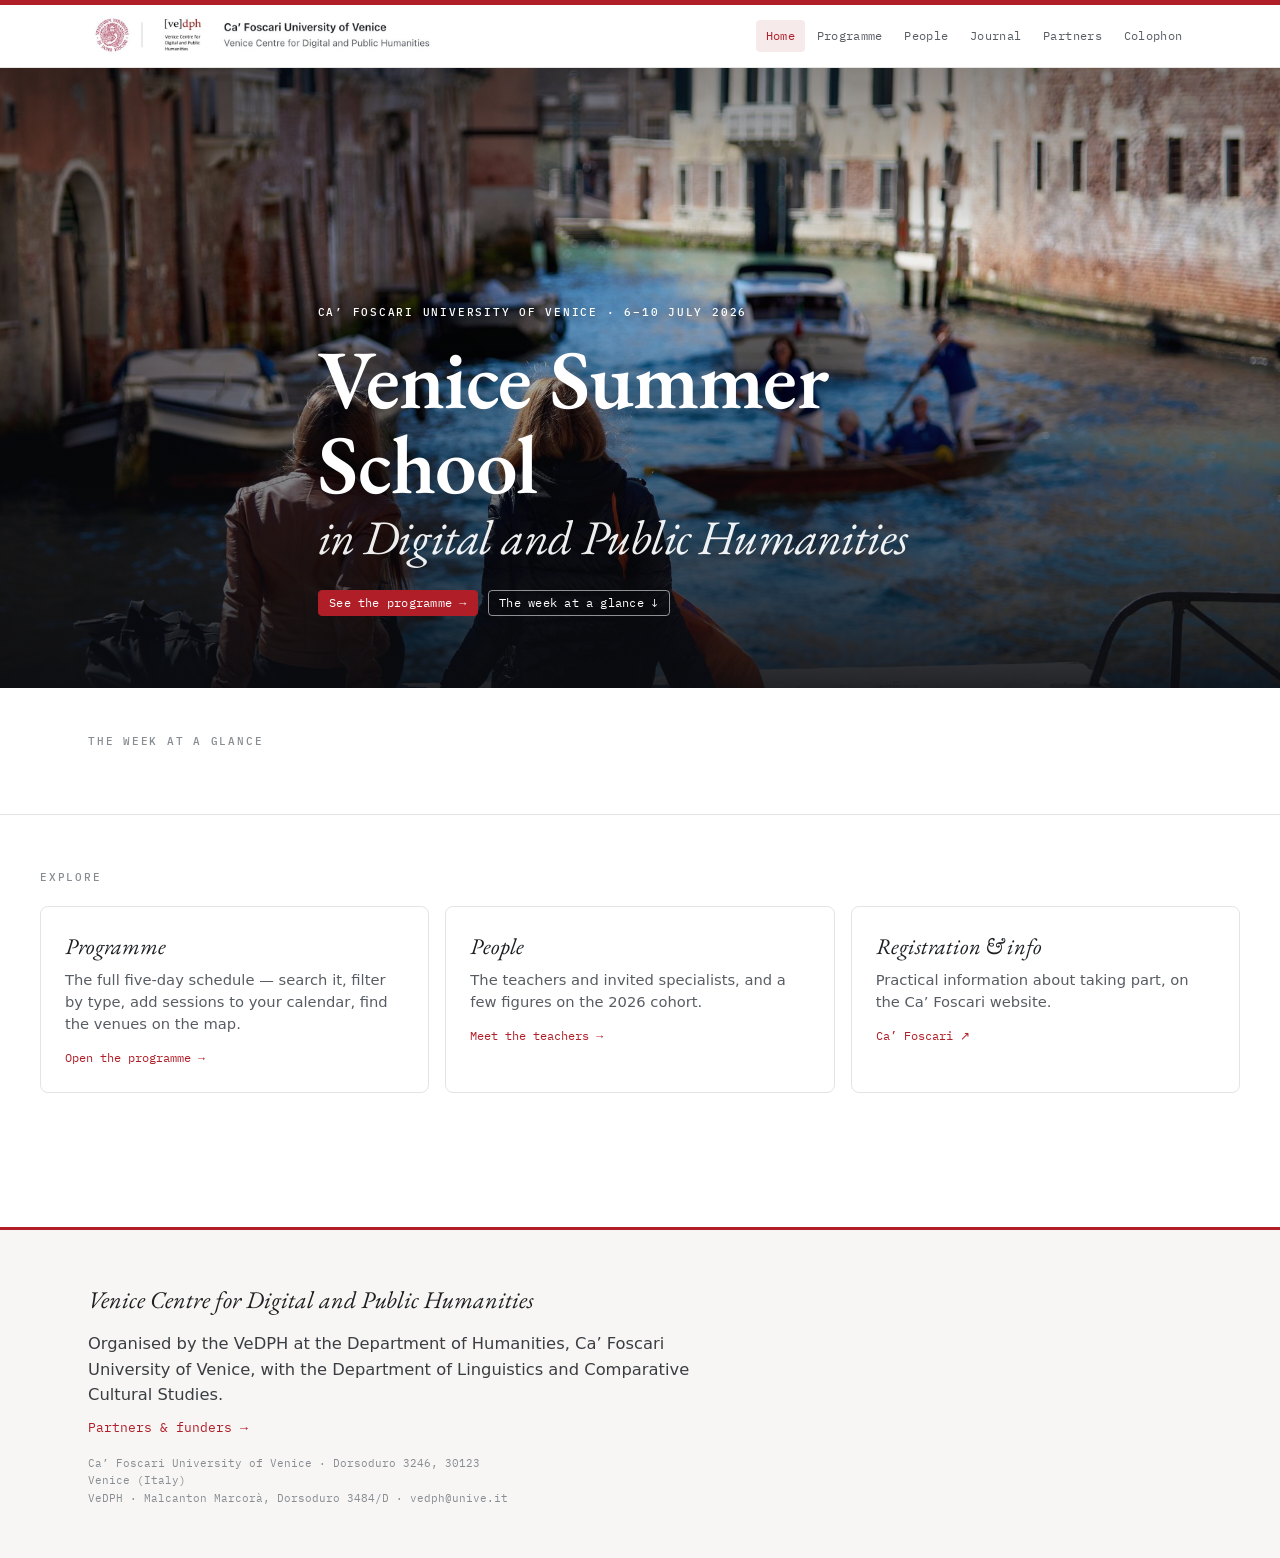
==== index.html @ 65c5ea28 "v.1" ====
<!doctype html>
<html lang="en">
<head>
<meta charset="utf-8">
<meta name="viewport" content="width=device-width, initial-scale=1">
<title>Venice Summer School in Digital and Public Humanities · 6–10 July 2026</title>
<meta name="description" content="Advanced training in the theories, technologies and methods of the digital and public humanities, on the heritage of Venice. Ca' Foscari University of Venice, 6–10 July 2026.">
<meta name="theme-color" content="#b01e28">
<meta name="color-scheme" content="light">
<meta property="og:type" content="website">
<meta property="og:title" content="Venice Summer School in Digital and Public Humanities">
<meta property="og:description" content="Advanced training in digital and public humanities, on the cultural heritage of Venice. 6–10 July 2026, Ca' Foscari.">
<meta property="og:url" content="https://vedph.github.io/vessdph2026/">
<meta property="og:image" content="https://vedph.github.io/vessdph2026/assets/cover.jpg">
<meta property="og:locale" content="en">
<meta name="twitter:card" content="summary_large_image">
<link rel="manifest" href="manifest.webmanifest">
<link rel="icon" href="icons/icon-192.png" sizes="192x192">
<link rel="apple-touch-icon" href="icons/icon-192.png">
<link rel="preload" as="image" href="assets/cover.jpg">
<link rel="preload" as="font" type="font/woff2" href="assets/fonts/eb-garamond-latin-600-normal.woff2" crossorigin>
<link rel="stylesheet" href="assets/style.css">
</head>
<body>
<a class="skip" href="#main">Skip to content</a>
<div class="topbar"></div>
<header class="sitehead"><div class="wrap">
  <a class="brandlock" href="index.html"><img src="assets/logos/site-lockup.png" alt="Ca' Foscari University of Venice — Venice Centre for Digital and Public Humanities"></a>
  <nav class="sitenav" aria-label="Site">
    <a class="on" aria-current="page" href="index.html">Home</a>
    <a href="programme.html">Programme</a>
    <a href="people.html">People</a>
    <a href="journal.html">Journal</a>
    <a href="partners.html">Partners</a>
    <a href="colophon.html">Colophon</a>
  </nav>
</div></header>

<!-- ============================ COVER ============================ -->
<section class="cover">
  <img class="cover-img" src="assets/cover.jpg" alt="Two people sitting on a wall by a Venetian canal, watching boats pass on the water">
  <div class="cover-scrim"></div>
  <div class="cover-inner wrap">
    <p class="cover-kick kicker">Ca’ Foscari University of Venice · 6–10 July 2026</p>
    <h1 class="cover-title">Venice Summer School<em>in Digital and Public Humanities</em></h1>
    <div class="cover-cta">
      <a class="btn solid" href="programme.html">See the programme →</a>
      <a class="btn ghost-light" href="#wheel-section">The week at a glance ↓</a>
    </div>
  </div>
</section>

<main id="main">

  <!-- ============================ AT A GLANCE (wheel) ============================ -->
  <section class="wheel-sec" id="wheel-section">
    <div class="wrap">
      <p class="area kicker">The week at a glance</p>
      <div class="wheel-wrap">
        <div id="wheel"></div>
        <div id="wheel-panel" class="wheel-panel" aria-live="polite"></div>
      </div>
    </div>
  </section>

  <!-- ============================ NAVIGATE ============================ -->
  <section class="navcards wrap">
    <p class="kicker">Explore</p>
    <div class="navcards-grid">
      <a class="navcard" href="programme.html">
        <h3>Programme</h3>
        <p>The full five-day schedule — search it, filter by type, add sessions to your calendar, find the venues on the map.</p>
        <span class="go">Open the programme →</span>
      </a>
      <a class="navcard" href="people.html">
        <h3>People</h3>
        <p>The teachers and invited specialists, and a few figures on the 2026 cohort.</p>
        <span class="go">Meet the teachers →</span>
      </a>
      <a class="navcard" href="https://www.unive.it/data/33113/2/113737" target="_blank" rel="noopener">
        <h3>Registration &amp; info</h3>
        <p>Practical information about taking part, on the Ca’ Foscari website.</p>
        <span class="go">Ca’ Foscari ↗</span>
      </a>
    </div>
  </section>

</main>

<footer class="foot">
  <div class="wrap">
    <h3>Venice Centre for Digital and Public Humanities</h3>
    <p>Organised by the VeDPH at the Department of Humanities, Ca’ Foscari University of Venice,
       with the Department of Linguistics and Comparative Cultural Studies.</p>
    <p class="foot-link"><a href="partners.html">Partners &amp; funders →</a></p>
    <p class="addr">Ca’ Foscari University of Venice · Dorsoduro 3246, 30123 Venice (Italy)<br>
      VeDPH · Malcanton Marcorà, Dorsoduro 3484/D · vedph@unive.it</p>
  </div>
</footer>

<script src="data/program.js"></script>
<script src="assets/app.js"></script>
<script>
  if ('serviceWorker' in navigator &&
      (location.protocol === 'https:' || location.hostname === 'localhost' || location.hostname === '127.0.0.1')) {
    window.addEventListener('load', function () { navigator.serviceWorker.register('sw.js').catch(function(){}); });
  }
</script>
</body>
</html>
---- assets/style.css ----
/* =============================================================================
   Venice Summer School 2026 — stylesheet  (Ca' Foscari institutional look)
   White ground, Ca' Foscari red, logo top-left. Display serif (EB Garamond,
   the Edizioni Ca' Foscari / Venetian humanist register) + a clean sans for UI
   + a markup monospace for data. The programme keeps an edition-like apparatus.
   ========================================================================== */

/* ---- Fonts (self-hosted, OFL; no external requests) --------------------- */
@font-face{font-family:"EB Garamond";src:url("fonts/eb-garamond-latin-400-normal.woff2") format("woff2");font-weight:400;font-style:normal;font-display:swap}
@font-face{font-family:"EB Garamond";src:url("fonts/eb-garamond-latin-400-italic.woff2") format("woff2");font-weight:400;font-style:italic;font-display:swap}
@font-face{font-family:"EB Garamond";src:url("fonts/eb-garamond-latin-600-normal.woff2") format("woff2");font-weight:600;font-style:normal;font-display:swap}
@font-face{font-family:"EB Garamond";src:url("fonts/eb-garamond-latin-600-italic.woff2") format("woff2");font-weight:600;font-style:italic;font-display:swap}
@font-face{font-family:"Plex Mono";src:url("fonts/ibm-plex-mono-latin-400-normal.woff2") format("woff2");font-weight:400;font-style:normal;font-display:swap}
@font-face{font-family:"Plex Mono";src:url("fonts/ibm-plex-mono-latin-500-normal.woff2") format("woff2");font-weight:500;font-style:normal;font-display:swap}

/* ---- Tokens ------------------------------------------------------------- */
:root{
  /* Ca' Foscari red — CONFIRM exact value against the official brand manual
     (www.unive.it/logo, reserved area). This is the single place to change it. */
  --cf-red:#b01e28;
  --cf-red-deep:#8c1820;
  --cf-red-wash:#f7eaeb;

  --ink:#1d1f22;        /* primary text */
  --ink-soft:#3a3d42;
  --paper:#ffffff;
  --paper-2:#f7f6f4;    /* light sections */
  --paper-3:#efece7;    /* insets */
  --muted:#585d64;      /* secondary text */
  --muted-2:#878d93;    /* tertiary */
  --rule:#e5e4e0;       /* hairlines */
  --rule-strong:#cdccc7;

  --sans: system-ui, -apple-system, "Segoe UI", Arial, Helvetica, sans-serif;
  --serif:"EB Garamond", Georgia, "Times New Roman", serif;
  --mono:"Plex Mono", ui-monospace, "SFMono-Regular", Menlo, Consolas, monospace;

  --measure:42rem;
  --pad:clamp(1.1rem, 4vw, 3rem);
  --maxw:75rem;
}

*{box-sizing:border-box}
html{-webkit-text-size-adjust:100%;scroll-behavior:smooth}
body{
  margin:0;background:var(--paper);color:var(--ink);
  font-family:var(--sans);font-size:clamp(.98rem,.7rem + .4vw,1.06rem);
  line-height:1.55;-webkit-font-smoothing:antialiased;text-rendering:optimizeLegibility;
}
::selection{background:var(--cf-red-wash);color:var(--ink)}
a{color:var(--cf-red);text-decoration:none;text-underline-offset:.16em}
a:hover{color:var(--cf-red-deep);text-decoration:underline}
img{max-width:100%}
:focus-visible{outline:2.5px solid var(--cf-red);outline-offset:3px;border-radius:1px}

.kicker{font-family:var(--mono);font-size:.69rem;font-weight:500;
  letter-spacing:.16em;text-transform:uppercase}
.wrap{max-width:var(--maxw);margin-inline:auto;padding-left:max(var(--pad),env(safe-area-inset-left));padding-right:max(var(--pad),env(safe-area-inset-right))}

/* thin institutional accent strip */
.topbar{height:5px;background:var(--cf-red)}

/* =============================================================================
   MASTHEAD
   ========================================================================== */
.masthead{background:var(--paper);border-bottom:1px solid var(--rule)}
.masthead .wrap{padding-top:clamp(1.2rem,3vw,1.8rem);padding-bottom:clamp(1.8rem,4vw,3rem)}

.brandbar{display:flex;align-items:center;gap:1.1rem;flex-wrap:wrap;
  padding-bottom:clamp(1.6rem,4vw,2.6rem)}
.brandbar img{height:46px;width:auto;display:block}
.brandbar .vline{width:1px;height:34px;background:var(--rule-strong)}
.brandbar .who{font-family:var(--sans);line-height:1.25}
.brandbar .who b{display:block;font-weight:600;font-size:.92rem;color:var(--ink)}
.brandbar .who span{font-size:.8rem;color:var(--muted)}
.brandbar .erasmus{margin-left:auto;font-family:var(--mono);font-size:.66rem;
  letter-spacing:.04em;color:var(--muted-2);text-align:right;max-width:20rem;line-height:1.5}

.eyebrow{color:var(--muted);margin:0 0 .9rem}
.eyebrow .sig{color:var(--cf-red);font-weight:500}

h1.title{font-family:var(--serif);font-weight:600;line-height:1.04;letter-spacing:-.01em;
  margin:0;color:var(--ink);font-size:clamp(2.4rem,1rem + 6vw,5rem);max-width:16ch}
h1.title em{display:block;font-style:italic;font-weight:400;color:var(--cf-red);
  font-size:.66em;letter-spacing:0;margin-top:.1em}

.title-rule{height:3px;width:clamp(4rem,12vw,7rem);background:var(--cf-red);
  margin:1.4rem 0 1.2rem}

.standfirst{font-family:var(--serif);font-size:clamp(1.15rem,.8rem + .9vw,1.5rem);
  color:var(--ink-soft);max-width:44ch;margin:0;line-height:1.4}
.standfirst em{font-style:italic;color:var(--cf-red)}

.colophon{display:flex;flex-wrap:wrap;gap:0;margin-top:clamp(1.8rem,4vw,2.6rem);
  border-top:1px solid var(--rule)}
.colophon .fact{flex:1 1 8rem;padding:1rem 1.3rem 0 0;border-right:1px solid var(--rule)}
.colophon .fact:last-child{border-right:0}
.colophon .fact .n{font-family:var(--serif);font-size:2rem;line-height:1;display:block;color:var(--cf-red)}
.colophon .fact .l{font-family:var(--mono);font-size:.64rem;letter-spacing:.1em;
  text-transform:uppercase;color:var(--muted);display:block;margin-top:.45rem}

/* =============================================================================
   TOOLBAR
   ========================================================================== */
.toolbar{position:sticky;top:0;z-index:40;background:rgba(255,255,255,.96);
  backdrop-filter:saturate(120%) blur(6px);border-bottom:1px solid var(--rule);
  box-shadow:0 8px 20px -22px rgba(29,31,34,.6)}
.toolbar .wrap{display:flex;flex-wrap:wrap;align-items:center;gap:.5rem 1.2rem;
  padding-top:.5rem;padding-bottom:.5rem}

.daynav{display:flex;gap:.15rem;flex-wrap:wrap;margin-right:auto}
.daynav a{font-family:var(--mono);font-size:.73rem;letter-spacing:.03em;color:var(--muted);
  padding:.42rem .6rem;border-radius:4px;position:relative;display:inline-flex;gap:.4rem;
  align-items:baseline;line-height:1}
.daynav a .dnum{color:var(--muted-2)}
.daynav a:hover{color:var(--ink);background:var(--paper-2);text-decoration:none}
.daynav a.active{color:var(--ink)}
.daynav a.active::after{content:"";position:absolute;left:.6rem;right:.6rem;bottom:-.52rem;
  height:2px;background:var(--cf-red)}

.controls{display:flex;align-items:center;gap:.4rem;flex-wrap:wrap}
.search{position:relative;display:flex;align-items:center}
.search input{font-family:var(--mono);font-size:.75rem;color:var(--ink);background:var(--paper-2);
  border:1px solid var(--rule-strong);border-radius:4px;padding:.36rem .6rem .36rem 1.7rem;
  width:11rem;max-width:42vw}
.search input::placeholder{color:var(--muted-2)}
.search .mag{position:absolute;left:.55rem;color:var(--muted-2);font-size:.8rem;pointer-events:none}
.search input:focus{outline:none;border-color:var(--cf-red);background:#fff}

.btn{font-family:var(--mono);font-size:.73rem;letter-spacing:.02em;cursor:pointer;
  background:var(--paper-2);border:1px solid var(--rule-strong);color:var(--ink);
  padding:.4rem .66rem;border-radius:4px;display:inline-flex;align-items:center;gap:.4rem;
  line-height:1;transition:background .12s,border-color .12s,color .12s}
.btn:hover{border-color:var(--cf-red);color:var(--cf-red);text-decoration:none}
.btn.solid{background:var(--cf-red);border-color:var(--cf-red);color:#fff}
.btn.solid:hover{background:var(--cf-red-deep);border-color:var(--cf-red-deep);color:#fff}
.btn.ghost{background:transparent}

.nowpill{font-family:var(--mono);font-size:.71rem;letter-spacing:.02em;display:inline-flex;
  align-items:center;gap:.4rem;color:var(--cf-red);border:1px solid var(--cf-red);
  background:var(--cf-red-wash);border-radius:999px;padding:.34rem .7rem;cursor:pointer}
.nowpill .mano{font-size:.9rem;line-height:1}
.nowpill.before{color:var(--cf-red)}
.nowpill.after{color:var(--muted);border-color:var(--rule-strong);background:var(--paper-2);cursor:default}

.chips{display:flex;gap:.3rem;flex-wrap:wrap;width:100%;padding-top:.5rem;margin-top:.45rem;
  border-top:1px dashed var(--rule)}
.chips-label{color:var(--muted-2);margin-right:.3rem;align-self:center}
.chip{font-family:var(--mono);font-size:.69rem;letter-spacing:.03em;cursor:pointer;
  border:1px solid var(--rule-strong);background:transparent;color:var(--muted);
  padding:.28rem .55rem;border-radius:999px;display:inline-flex;gap:.4rem;align-items:center}
.chip:hover{color:var(--ink);border-color:var(--muted-2)}
.chip[aria-pressed="true"]{color:#fff;border-color:var(--cf-red);background:var(--cf-red)}
.chip .s{font-weight:500;color:var(--cf-red)}
.chip[aria-pressed="true"] .s{color:#fff}

/* =============================================================================
   LEDE
   ========================================================================== */
.lede{padding:clamp(2.2rem,5vw,3.4rem) 0 .5rem}
.lede .meta{font-family:var(--mono);font-size:.73rem;letter-spacing:.03em;color:var(--muted);
  margin-bottom:1.3rem;display:flex;flex-wrap:wrap;gap:.4rem 1rem}
.lede .meta b{color:var(--cf-red);font-weight:500}
.lede p.intro-p{font-family:var(--serif);max-width:var(--measure);font-size:1.3rem;
  line-height:1.5;color:var(--ink-soft);margin:.2rem 0}
.lede p.intro-p em{font-style:italic;color:var(--cf-red)}
.lede .follow{display:flex;flex-wrap:wrap;gap:.45rem;align-items:center;margin-top:1.7rem;
  padding-top:1.3rem;border-top:1px solid var(--rule)}
.lede .follow .kicker{color:var(--muted-2);width:100%;margin-bottom:.2rem}
@media(min-width:600px){.lede .follow .kicker{width:auto;margin:0 .4rem 0 0}}

/* =============================================================================
   PROGRAMME
   ========================================================================== */
.day{padding-top:clamp(2rem,4vw,3.2rem);scroll-margin-top:5.5rem}
.day-head{border-top:2px solid var(--ink);padding-top:1rem;margin-bottom:1.5rem}
.day-head .row{display:flex;flex-wrap:wrap;align-items:baseline;gap:.4rem 1rem;justify-content:space-between}
.day-head .area{color:var(--muted);margin:0}
.day-head .when{font-family:var(--mono);font-size:.71rem;letter-spacing:.05em;color:var(--cf-red);text-transform:uppercase}
.day-head h2{font-family:var(--serif);font-weight:400;font-style:italic;
  font-size:clamp(1.7rem,1rem + 2.2vw,2.6rem);line-height:1.08;margin:.5rem 0 0;
  max-width:26ch;letter-spacing:-.005em;color:var(--ink)}
.day-head .intro{max-width:var(--measure);color:var(--muted);margin:1rem 0 0;font-size:1rem;line-height:1.55}

.lemma{display:grid;grid-template-columns:5.4rem minmax(0,1fr);column-gap:1.3rem;
  padding:1.1rem .8rem;margin-inline:-.8rem;border-top:1px solid var(--rule);position:relative}
.lemma.hidden{display:none}
.lemma.is-now{background:linear-gradient(90deg,var(--cf-red-wash),transparent 55%);
  box-shadow:inset 3px 0 0 var(--cf-red)}

.rail{text-align:right;position:relative}
.rail .sig{font-family:var(--mono);font-size:1rem;font-weight:500;color:var(--muted-2);line-height:1;display:block}
.rail .sig.key{color:var(--cf-red)}
.rail .time{font-family:var(--mono);font-size:.73rem;color:var(--muted);display:block;margin-top:.4rem}
.rail .time .to{color:var(--muted-2)}
.rail .mano{position:absolute;left:-1.4rem;top:-.05rem;color:var(--cf-red);font-size:1.05rem;
  line-height:1;animation:point 1.6s ease-in-out infinite}
@keyframes point{0%,100%{transform:translateX(0)}50%{transform:translateX(-3px)}}

.body .ttl{font-family:var(--sans);font-size:1.12rem;font-weight:600;line-height:1.28;margin:.05rem 0 0;color:var(--ink)}
.lemma.is-key .body .ttl{color:var(--cf-red-deep)}
.body .note{font-family:var(--serif);font-style:italic;color:var(--muted);font-size:1rem;margin:.35rem 0 0;max-width:50ch}

.app{margin-top:.55rem;display:flex;flex-direction:column;gap:.35rem}
.auth{font-family:var(--sans);font-size:.98rem;line-height:1.35}
.auth .nm{color:var(--ink);font-weight:500}
.auth .af{color:var(--muted);font-size:.9em}
.auth .sep{color:var(--rule-strong);margin:0 .15rem}
.where{font-family:var(--mono);font-size:.72rem;color:var(--muted);display:inline-flex;flex-wrap:wrap;gap:.35rem;align-items:baseline}
.where a{color:var(--muted);border-bottom:1px dotted var(--muted-2)}
.where a:hover{color:var(--cf-red);border-color:var(--cf-red);text-decoration:none}
.where .pin{color:var(--cf-red)}

/* card action row: calendar · materials · resources */
.fi{width:1.05em;height:1.05em;flex:none;vertical-align:-.18em}
.card-foot{margin-top:.8rem;padding-top:.75rem;border-top:1px dashed var(--rule);
  display:flex;flex-wrap:wrap;gap:.55rem 1.6rem;align-items:flex-start}
.act{font-family:var(--mono);font-size:.71rem;letter-spacing:.02em;cursor:pointer;
  border:1px solid var(--rule-strong);background:var(--paper);color:var(--ink);
  padding:.34rem .6rem;border-radius:5px;display:inline-flex;gap:.42rem;align-items:center;line-height:1;
  transition:border-color .12s,color .12s,background .12s}
.act:hover{border-color:var(--cf-red);color:var(--cf-red);background:var(--cf-red-wash)}

.fgroup{display:flex;flex-wrap:wrap;gap:.4rem;align-items:center}
.fg-l{font-family:var(--mono);font-size:.66rem;letter-spacing:.08em;text-transform:uppercase;
  color:var(--muted-2);display:inline-flex;gap:.35rem;align-items:center;margin-right:.1rem}
.fg-items{display:flex;flex-wrap:wrap;gap:.35rem}
.chip-link{font-family:var(--mono);font-size:.71rem;display:inline-flex;align-items:center;gap:.38rem;
  color:var(--cf-red);border:1px solid var(--rule-strong);background:var(--paper-2);border-radius:4px;padding:.26rem .5rem;line-height:1}
.chip-link:hover{border-color:var(--cf-red);text-decoration:none;background:#fff}
.chip-link .k{color:var(--muted-2);font-size:.9em}
.chip-link .ext{color:var(--muted-2);font-size:.82em}

.lemma{transition:background .12s}
.lemma:hover{background:var(--paper-2)}
@media (min-width:1024px){
  .lemma{grid-template-columns:6rem minmax(0,1fr);column-gap:1.6rem}
  .body .ttl{font-size:1.18rem}
}

.noresults{font-family:var(--mono);font-size:.8rem;color:var(--muted);padding:2rem 0;text-align:center}

/* =============================================================================
   FACULTY
   ========================================================================== */
.faculty{padding-top:clamp(2.4rem,5vw,3.6rem)}
.faculty .head{border-top:2px solid var(--ink);padding-top:1rem;margin-bottom:1.3rem}
.faculty .head .area{color:var(--muted);margin:0}
.faculty h2{font-family:var(--serif);font-style:italic;font-weight:400;
  font-size:clamp(1.6rem,1rem + 2vw,2.3rem);margin:.4rem 0 0;color:var(--ink)}
.faculty-grid{display:grid;grid-template-columns:repeat(auto-fill,minmax(17rem,1fr));gap:.2rem 2rem}
.person{display:flex;gap:.85rem;align-items:flex-start;padding:.85rem 0;border-top:1px solid var(--rule)}
.person .av{flex:0 0 auto;width:2.9rem;height:2.9rem;border-radius:50%;overflow:hidden;
  display:grid;place-items:center;background:var(--paper-2);border:1px solid var(--rule)}
.person .av img{width:100%;height:100%;object-fit:cover;display:block}
.person .av-i{font-family:var(--serif);font-weight:600;font-size:1.02rem;color:var(--muted);letter-spacing:.01em}
.person .ptext{min-width:0;display:block;padding-top:.05rem}
.person .nm{font-family:var(--sans);font-weight:600;color:var(--ink);display:block;font-size:1.02rem}
a.nm:hover{color:var(--cf-red)}
.person .af{font-family:var(--mono);font-size:.71rem;color:var(--muted);display:block;margin-top:.2rem;line-height:1.4}
.person .pmeta{display:block;margin-top:.35rem}
.person .inprog{font-family:var(--mono);font-size:.68rem;letter-spacing:.02em;color:var(--cf-red);
  text-decoration:none;border-bottom:1px solid transparent}
.person .inprog:hover{border-bottom-color:var(--cf-red)}

/* =============================================================================
   COHORT
   ========================================================================== */
.cohort{padding-top:clamp(2.4rem,5vw,3.6rem)}
.cohort .head{border-top:2px solid var(--ink);padding-top:1rem;margin-bottom:1.4rem}
.cohort .head .area{color:var(--muted);margin:0}
.cohort h2{font-family:var(--serif);font-style:italic;font-weight:400;
  font-size:clamp(1.6rem,1rem + 2vw,2.3rem);margin:.4rem 0 0;color:var(--ink)}
.stat-grid{display:grid;grid-template-columns:repeat(auto-fit,minmax(8rem,1fr));
  border:1px solid var(--rule);border-radius:6px;overflow:hidden;background:var(--paper)}
.stat{padding:1.2rem 1.3rem;border-right:1px solid var(--rule);border-bottom:1px solid var(--rule)}
.stat .n{font-family:var(--serif);font-size:2.6rem;line-height:.95;color:var(--cf-red);display:block}
.stat .l{font-family:var(--mono);font-size:.66rem;letter-spacing:.09em;text-transform:uppercase;
  color:var(--muted);display:block;margin-top:.5rem}
.bars{margin-top:1.8rem;max-width:42rem}
.bars-h{color:var(--muted-2);margin:0 0 .9rem}
.bar-row{display:grid;grid-template-columns:13rem minmax(0,1fr) 2rem;align-items:center;gap:.8rem;margin:.45rem 0}
.bar-row .bl{font-family:var(--sans);font-size:.92rem;color:var(--ink)}
.bar-row .bt{height:.7rem;background:var(--paper-3);border-radius:3px;overflow:hidden}
.bar-row .bf{display:block;height:100%;background:var(--cf-red);border-radius:3px}
.bar-row .bn{font-family:var(--mono);font-size:.8rem;color:var(--muted);text-align:right}
@media(max-width:560px){.bar-row{grid-template-columns:9rem minmax(0,1fr) 1.6rem;gap:.5rem}.bar-row .bl{font-size:.82rem;overflow-wrap:anywhere}}
.cohort .cap{font-family:var(--serif);font-size:1.15rem;color:var(--ink-soft);margin-top:1.6rem;max-width:var(--measure)}
.cohort .privacy{font-family:var(--mono);font-size:.69rem;color:var(--muted-2);margin-top:.9rem;
  border-left:2px solid var(--rule-strong);padding-left:.7rem;max-width:48ch;line-height:1.5}

/* =============================================================================
   MAP
   ========================================================================== */
.mapsec{padding-top:clamp(2.4rem,5vw,3.6rem)}
.mapsec .head{border-top:2px solid var(--ink);padding-top:1rem;margin-bottom:1.1rem}
.mapsec .head .area{color:var(--muted);margin:0}
.mapsec h2{font-family:var(--serif);font-style:italic;font-weight:400;
  font-size:clamp(1.6rem,1rem + 2vw,2.3rem);margin:.4rem 0 0;color:var(--ink)}
.mapwrap{position:relative;border:1px solid var(--rule-strong);border-radius:6px;overflow:hidden;background:var(--paper-2)}
#map,#cm-map{height:clamp(320px,50vh,500px);width:100%}
.leaflet-container{background:#eef0ee !important;font-family:var(--mono) !important}
.map-legend{display:flex;flex-wrap:wrap;gap:.4rem 1.1rem;margin-top:.8rem;font-family:var(--mono);font-size:.71rem;color:var(--muted)}
.map-legend .it{display:inline-flex;gap:.45rem;align-items:center}
.map-legend .pin{width:.7rem;height:.7rem;border-radius:50%;background:var(--cf-red);display:inline-block}
.venue-list{list-style:none;margin:0 0 1.25rem;padding:0;display:grid;gap:.55rem;grid-template-columns:repeat(auto-fill,minmax(15rem,1fr))}
.venue-li{background:var(--paper-2);border:1px solid var(--rule);border-radius:6px;padding:.7rem .85rem;display:flex;flex-direction:column;gap:.12rem}
.venue-li .vn{font-weight:600}
.venue-li .vb{font-size:.85rem;color:var(--muted)}
.venue-li .va{font-size:.82rem;color:var(--muted)}
.venue-li .vs{font-family:var(--mono);font-size:.66rem;letter-spacing:.05em;text-transform:uppercase;color:var(--cf-red);margin-top:.25rem}
.map-load{display:flex;flex-wrap:wrap;align-items:center;gap:.55rem 1rem;margin:0}
.map-load .btn[disabled]{opacity:.6;cursor:default}
.map-note{font-family:var(--mono);font-size:.71rem;color:var(--muted);margin:0;flex:1 1 18rem}
.cm-note{color:var(--muted);font-size:.9rem;line-height:1.55;margin:0 0 .8rem;max-width:46rem}
.mvenue{font-family:var(--sans);font-size:.95rem;color:var(--ink);line-height:1.3}
.mvenue b{font-weight:600}
.mvenue .sub{font-family:var(--mono);font-size:.68rem;color:var(--muted);display:block;margin-top:.2rem}
.mvsess{font-family:var(--mono);font-size:.64rem;color:var(--muted);margin-top:.4rem;max-width:18rem}

/* =============================================================================
   FOOTER + LOGO STRIP
   ========================================================================== */
.foot{background:var(--paper-2);border-top:3px solid var(--cf-red);margin-top:clamp(3rem,7vw,5rem)}
.foot .wrap{padding-top:clamp(2.2rem,5vw,3.2rem);padding-bottom:clamp(2rem,4vw,2.8rem)}
.foot h3{font-family:var(--serif);font-weight:400;font-style:italic;color:var(--ink);font-size:1.5rem;margin:0 0 .8rem}
.foot p{max-width:60ch;line-height:1.55;margin:.4rem 0;color:var(--ink-soft)}
.foot .cols{display:flex;flex-wrap:wrap;gap:1.6rem 3.2rem;margin-top:1.4rem}
.foot .col .kicker{color:var(--muted-2);margin-bottom:.5rem;display:block}
.foot .col a{display:block;margin:.28rem 0;color:var(--ink-soft)}
.foot .col a:hover{color:var(--cf-red)}

.logostrip-wrap{margin-top:2rem;padding-top:1.4rem;border-top:1px solid var(--rule-strong)}
.logostrip-wrap .kicker{color:var(--muted-2);display:block;margin-bottom:1rem}
.logostrip{display:flex;flex-wrap:wrap;align-items:center;gap:1.4rem 2.2rem}
.logo-slot{display:flex;align-items:center}
.logo-slot img{height:38px;width:auto;filter:grayscale(1);opacity:.62;transition:filter .15s,opacity .15s}
.logo-slot img:hover{filter:none;opacity:1}
.logostrip.brandrow img{height:42px;filter:none;opacity:1}
.logo-text{font-family:var(--mono);font-size:.72rem;letter-spacing:.02em;color:var(--muted);
  border:1px solid var(--rule-strong);background:var(--paper);border-radius:4px;padding:.34rem .6rem;display:inline-block;line-height:1.3}

.foot .fund{font-family:var(--mono);font-size:.71rem;line-height:1.65;color:var(--muted);
  margin-top:2rem;border-top:1px solid var(--rule);padding-top:1.2rem;max-width:64ch}
.foot .addr{font-family:var(--mono);font-size:.68rem;color:var(--muted-2);margin-top:1rem;line-height:1.6}

/* toast / skip */
.toast{position:fixed;left:50%;bottom:1.4rem;transform:translateX(-50%) translateY(1rem);
  background:var(--ink);color:#fff;font-family:var(--mono);font-size:.74rem;padding:.6rem .9rem;
  border-radius:5px;box-shadow:0 8px 30px -8px rgba(0,0,0,.4);opacity:0;pointer-events:none;
  transition:opacity .2s,transform .2s;z-index:60;border-left:3px solid var(--cf-red)}
.toast.show{opacity:1;transform:translateX(-50%) translateY(0)}
.skip{position:absolute;left:-999px;top:.5rem;background:var(--cf-red);color:#fff;font-family:var(--mono);
  font-size:.74rem;padding:.5rem .8rem;border-radius:4px;z-index:80}
.skip:focus{left:.5rem}

@media (prefers-reduced-motion:reduce){
  *{animation:none !important;transition:none !important;scroll-behavior:auto !important}
}

/* =============================================================================
   COLOPHON page
   ========================================================================== */
.colo{padding:clamp(2rem,5vw,3.4rem) 0}
.colo h2{font-family:var(--serif);font-style:italic;font-weight:400;
  font-size:clamp(1.5rem,1rem + 1.8vw,2.1rem);color:var(--ink);
  margin:2.2rem 0 .6rem;border-top:1px solid var(--rule);padding-top:1.3rem}
.colo h2:first-of-type{border-top:0;padding-top:0;margin-top:0}
.colo p{max-width:44rem;line-height:1.62;margin:.6rem 0;color:var(--ink-soft)}
.colo .note{font-family:var(--mono);font-size:.74rem;color:var(--muted);background:var(--paper-2);
  border-left:2px solid var(--rule-strong);padding:.55rem .75rem;max-width:44rem;line-height:1.5}
.colo code{font-family:var(--mono);font-size:.85em;background:var(--paper-2);
  border:1px solid var(--rule);border-radius:3px;padding:.05rem .3rem}
.stack{display:grid;grid-template-columns:max-content 1fr;gap:.55rem 1.5rem;max-width:48rem;margin:1.1rem 0}
.stack dt{font-family:var(--mono);font-size:.69rem;letter-spacing:.07em;text-transform:uppercase;
  color:var(--cf-red);padding-top:.15rem}
.stack dd{margin:0;line-height:1.55;color:var(--ink-soft)}
@media(max-width:560px){.stack{grid-template-columns:1fr;gap:.1rem}.stack dt{margin-top:.9rem}}

/* =============================================================================
   WHEEL — colourful, dynamic programme overview
   ========================================================================== */
.wheel-sec{padding:clamp(1.8rem,4vw,2.8rem) 0;border-bottom:1px solid var(--rule);background:var(--paper)}
.wheel-sec .kicker{color:var(--muted-2);margin:0 0 1.2rem}
.wheel-wrap{display:grid;grid-template-columns:1fr;gap:1.8rem 2.8rem;align-items:center}
@media(min-width:760px){.wheel-wrap{grid-template-columns:minmax(240px,300px) 1fr}}
#wheel{justify-self:center}
#wheel svg{width:clamp(240px,42vw,300px);height:auto;display:block;overflow:visible}
.seg{cursor:pointer;opacity:0;animation:segIn .45s ease forwards;animation-delay:var(--d);
  transition:transform .2s cubic-bezier(.34,1.56,.64,1)}
.seg path{fill:var(--c);stroke:#fff;stroke-width:2.5;transition:stroke-width .15s}
.seg text{text-anchor:middle;pointer-events:none}
.seg .snum{font-family:var(--serif);font-size:17px;font-weight:600;fill:#fff}
.seg .stag{font-family:var(--mono);font-size:6.4px;letter-spacing:.07em;fill:rgba(255,255,255,.85)}
.seg:hover,.seg:focus-visible,.seg.active{transform:translate(var(--dx),var(--dy))}
.seg:focus{outline:none}
.seg.active path{stroke-width:4}
.seg.active{filter:drop-shadow(0 4px 9px rgba(29,31,34,.28))}
@keyframes segIn{to{opacity:1}}
.hole{fill:#fff}
.ctop{font-family:var(--serif);font-size:21px;font-weight:600;fill:var(--ink);text-anchor:middle;dominant-baseline:middle}
.cbot{font-family:var(--mono);font-size:7px;letter-spacing:.13em;fill:var(--muted);text-anchor:middle;dominant-baseline:middle}

/* dynamic panel (shows the selected day) */
.wheel-panel{min-width:0;border-left:3px solid var(--c,var(--cf-red));padding-left:1.3rem}
.wp-head .wp-day{color:var(--c,var(--cf-red));display:block;margin-bottom:.45rem}
.wp-theme{font-family:var(--serif);font-style:italic;font-weight:400;
  font-size:clamp(1.3rem,1rem + 1.4vw,1.9rem);margin:0;color:var(--ink);line-height:1.12}
.wp-area{font-family:var(--sans);font-size:.95rem;color:var(--muted);display:block;margin-top:.45rem}
.wp-list{list-style:none;margin:1.1rem 0 .8rem;padding:0}
.wp-list li{border-top:1px solid var(--rule)}
.wp-list a{display:grid;grid-template-columns:3.4rem minmax(0,1fr);gap:.7rem;padding:.5rem .2rem;
  color:var(--ink-soft);align-items:baseline}
.wp-list a:hover{color:var(--c,var(--cf-red));text-decoration:none;background:var(--paper-2)}
.wp-list .wt{font-family:var(--mono);font-size:.74rem;color:var(--muted)}
.wp-list .wq{font-family:var(--sans);font-size:.95rem;line-height:1.3}
.wp-open{font-family:var(--mono);font-size:.73rem;color:var(--c,var(--cf-red));display:inline-block;margin-top:.3rem}
@media (prefers-reduced-motion:reduce){.seg{opacity:1;animation:none}}

/* =============================================================================
   MULTI-PAGE: site header/nav, cover hero, nav cards, slim page header
   ========================================================================== */
.sitehead{background:var(--paper);border-bottom:1px solid var(--rule)}
.sitehead .wrap{display:flex;align-items:center;justify-content:space-between;gap:.6rem 1rem;
  flex-wrap:wrap;padding-top:.5rem;padding-bottom:.5rem;min-height:3.1rem}
.brandlock{display:flex;align-items:center;flex:0 1 auto;min-width:0}
.brandlock img{height:46px;width:auto;max-width:100%;display:block}
.brandlock:hover{opacity:.9}
@media (max-width:680px){ .brandlock img{height:38px} }
@media (max-width:480px){ .brandlock img{height:32px} }
.brandmark{display:flex;align-items:center;gap:.6rem;color:var(--ink)}
.brandmark img{height:30px;width:auto}
.brandmark span{font-family:var(--sans);font-weight:600;font-size:.9rem;line-height:1.1}
.brandmark em{font-style:normal;color:var(--cf-red)}
.brandmark:hover{text-decoration:none}
.sitenav{display:flex;gap:.15rem;flex-wrap:wrap}
.sitenav a{font-family:var(--mono);font-size:.74rem;letter-spacing:.03em;color:var(--muted);
  padding:.4rem .6rem;border-radius:4px}
.sitenav a:hover{color:var(--ink);background:var(--paper-2);text-decoration:none}
.sitenav a.on{color:var(--cf-red);background:var(--cf-red-wash)}

.cover{position:relative;display:flex;align-items:flex-end;min-height:clamp(360px,70vh,620px);
  overflow:hidden;background:#11151a}
.cover-img{position:absolute;inset:0;width:100%;height:100%;object-fit:cover;object-position:center 56%}
.cover-scrim{position:absolute;inset:0;background:linear-gradient(180deg,
  rgba(10,12,16,.46) 0%,rgba(10,12,16,.05) 30%,rgba(10,12,16,.55) 70%,rgba(10,12,16,.9) 100%)}
.cover-inner{position:relative;z-index:2;color:#fff;padding-top:3rem;padding-bottom:clamp(2rem,6vw,4.5rem)}
.cover-kick{color:#fff;margin:0 0 1rem;text-shadow:0 1px 12px rgba(0,0,0,.55)}
.cover-title{font-family:var(--serif);font-weight:600;line-height:1.02;letter-spacing:-.01em;margin:0;
  font-size:clamp(2.4rem,1rem + 6vw,5.2rem);color:#fff;max-width:15ch;text-shadow:0 2px 26px rgba(0,0,0,.45)}
.cover-title em{display:block;font-style:italic;font-weight:400;font-size:.58em;color:#fff;opacity:.93;margin-top:.1em}
.cover-sub{font-family:var(--serif);font-size:clamp(1.1rem,.8rem + .8vw,1.5rem);color:rgba(255,255,255,.93);
  margin:1.2rem 0 0;max-width:36ch}
.cover-cta{display:flex;flex-wrap:wrap;gap:.6rem;margin-top:1.8rem}
.btn.ghost-light{background:transparent;border-color:rgba(255,255,255,.55);color:#fff}
.btn.ghost-light:hover{background:rgba(255,255,255,.12);border-color:#fff;color:#fff}
.cover-credit{position:absolute;right:.8rem;bottom:.5rem;z-index:2;font-family:var(--mono);
  font-size:.62rem;color:rgba(255,255,255,.72);margin:0}

.navcards{padding:clamp(2.2rem,5vw,3.4rem) 0}
.navcards .kicker{color:var(--muted-2);margin:0 0 1.2rem}
.navcards-grid{display:grid;grid-template-columns:repeat(auto-fit,minmax(15rem,1fr));gap:1rem}
.navcard{display:block;border:1px solid var(--rule);border-radius:8px;padding:1.4rem 1.5rem;color:var(--ink);
  transition:border-color .14s,transform .14s,box-shadow .14s;background:var(--paper)}
.navcard:hover{border-color:var(--cf-red);text-decoration:none;transform:translateY(-2px);
  box-shadow:0 12px 32px -20px rgba(29,31,34,.55)}
.navcard h3{font-family:var(--serif);font-style:italic;font-weight:400;font-size:1.4rem;margin:0 0 .35rem;color:var(--ink)}
.navcard p{font-size:.92rem;color:var(--muted);margin:0;line-height:1.5}
.navcard .go{font-family:var(--mono);font-size:.72rem;color:var(--cf-red);display:inline-block;margin-top:.85rem}

.pagehead{background:var(--paper-2);border-bottom:1px solid var(--rule)}
.pagehead .wrap{padding-top:clamp(1.8rem,4vw,2.8rem);padding-bottom:clamp(1.8rem,4vw,2.8rem)}
.pagehead .kicker{color:var(--muted);margin:0 0 .5rem}
.pagehead h1{font-family:var(--serif);font-weight:600;font-size:clamp(2rem,1rem + 3.5vw,3.2rem);
  margin:0;color:var(--ink);line-height:1.04}
.pagehead h1 em{font-style:italic;font-weight:400;color:var(--cf-red)}
.pagehead p{max-width:46rem;color:var(--ink-soft);margin:.8rem 0 0;line-height:1.55}

.lemma{scroll-margin-top:5rem}
.faculty,.cohort,.mapsec{scroll-margin-top:5rem}

/* colophon lead credit */
.colo-lead{font-size:1.12rem;line-height:1.6;color:var(--ink);max-width:60ch;margin:.4rem 0 2.2rem}
.colo .stack dd a{color:var(--cf-red);border-bottom:1px solid transparent}
.colo .stack dd a:hover{border-bottom-color:var(--cf-red)}

/* =============================================================================
   PARTNERS PAGE — logo wall, organising lockup, funder block
   ========================================================================== */
.partners-sec{padding-block:clamp(1.8rem,4vw,2.8rem);border-bottom:1px solid var(--rule)}
.partners-sec:last-of-type{border-bottom:0}
.partners-sec .head{margin-bottom:1.1rem}
.partners-sec .head h2{font-family:var(--serif);font-weight:600;font-size:clamp(1.5rem,1rem + 1.6vw,2.1rem);
  margin:.1rem 0 0;color:var(--ink)}
.psec-lede,.partners-sec .fund-statement{max-width:62ch;color:var(--ink-soft);line-height:1.6}
.psec-lede{margin:0 0 1.4rem}

.org-lockup{display:flex;flex-wrap:wrap;align-items:center;gap:1.6rem 3rem;
  background:var(--paper);border:1px solid var(--rule);border-radius:10px;padding:1.6rem 1.8rem}
.org-lockup img{height:66px;width:auto;max-width:100%}

.logo-wall{display:grid;grid-template-columns:repeat(auto-fill,minmax(13rem,1fr));gap:1rem}
.logo-tile{background:var(--paper);border:1px solid var(--rule);border-radius:10px;
  padding:1.5rem 1.4rem;display:flex;flex-direction:column;align-items:center;justify-content:center;
  gap:1rem;text-align:center;min-height:9.5rem;transition:border-color .14s,box-shadow .14s}
.logo-tile:hover{border-color:var(--rule);box-shadow:0 10px 28px -20px rgba(29,31,34,.45)}
.logo-tile img{max-width:100%;max-height:64px;width:auto;height:auto;object-fit:contain}
.logo-tile .cap{font-family:var(--mono);font-size:.68rem;color:var(--muted);line-height:1.45}
.logo-tile--wide{grid-column:1 / -1}
.logo-tile--wide img{max-height:54px}
.logo-tile a{display:flex;align-items:center;justify-content:center;width:100%;text-decoration:none}
.logo-tile a:hover{opacity:.82;text-decoration:none}

.funder-block{display:grid;gap:1.4rem;align-items:start;background:var(--paper);
  border:1px solid var(--rule);border-radius:10px;padding:1.6rem 1.8rem}
@media(min-width:720px){.funder-block{grid-template-columns:auto 1fr;gap:2.4rem}}
.funder-block > a{align-self:center;text-decoration:none}
.funder-block > a:hover{opacity:.85;text-decoration:none}
.funder-img{max-width:100%;height:auto;max-height:84px;width:auto;align-self:center}
.fund-statement{font-size:.82rem;margin:0;color:var(--muted)}

.foot-link a{font-family:var(--mono);font-size:.82rem;color:var(--cf-red)}

/* =============================================================================
   EXPANDABLE SESSION DETAIL (accordion on each card)
   ========================================================================== */
.lemma-more{margin-top:.55rem}
.lemma-more>summary{display:inline-flex;align-items:center;gap:.35rem;cursor:pointer;list-style:none;
  font-family:var(--mono);font-size:.72rem;letter-spacing:.03em;color:var(--cf-red);
  padding:.32rem .6rem;border:1px solid var(--rule);border-radius:5px;background:var(--paper);width:max-content}
.lemma-more>summary::-webkit-details-marker{display:none}
.lemma-more>summary:hover{border-color:var(--cf-red);background:var(--cf-red-wash)}
.lemma-more .chev{transition:transform .15s ease}
.lemma-more[open] .chev{transform:rotate(180deg)}
.dm-body{margin-top:.8rem;padding:1rem 1.1rem;border:1px solid var(--rule);
  border-left:3px solid var(--cf-red);border-radius:0 6px 6px 0;background:var(--paper-2)}
.dm-abstract{margin:0 0 1rem;color:var(--ink);line-height:1.6;font-size:.95rem}
.dm-sec{margin-top:1.05rem}
.dm-body>.dm-abstract:first-child + .dm-sec,.dm-body>.dm-sec:first-child{margin-top:0}
.dm-h{font-family:var(--mono);font-size:.66rem;letter-spacing:.06em;text-transform:uppercase;
  color:var(--muted);margin:0 0 .5rem}
.dm-chips{display:flex;flex-wrap:wrap;gap:.4rem}
.dm-biblio{margin:0;padding-left:1.1rem;color:var(--ink-soft);font-size:.9rem;line-height:1.55}
.dm-biblio li{margin:.3rem 0}
.dm-biblio a{color:var(--cf-red)}
.dm-res li{margin:.35rem 0}
.dm-type{font-family:var(--mono);font-size:.6rem;letter-spacing:.04em;text-transform:uppercase;
  color:var(--muted);border:1px solid var(--rule);border-radius:.5rem;padding:.02rem .35rem;margin-left:.35rem;white-space:nowrap}
.dm-note{display:block;font-size:.82rem;color:var(--muted);margin-top:.05rem}
.dm-cl{font-size:.82rem}
.dm-cl a{color:var(--cf-red)}
.dm-pdf{display:inline-flex;align-items:center;gap:.4rem;font-family:var(--mono);font-size:.78rem;
  color:#fff;background:var(--cf-red);padding:.45rem .85rem;border-radius:5px}
.dm-pdf:hover{background:var(--cf-red-deep);text-decoration:none}
.lemma-more{scroll-margin-top:5rem}

/* =============================================================================
   SESSION PAGE (session.html?s=…) + card "Open session" link
   ========================================================================== */
.act.open-session{display:inline-flex;align-items:center;gap:.35rem;font-family:var(--mono);
  font-size:.72rem;letter-spacing:.02em;color:var(--cf-red);text-decoration:none;
  padding:.32rem .55rem;border:1px solid var(--rule);border-radius:5px;background:var(--paper)}
.act.open-session:hover{border-color:var(--cf-red);background:var(--cf-red-wash)}

#session{max-width:54rem}
.sp-kicker{margin:0 0 .6rem}
.sp-kicker a{color:var(--muted)}
.sp-kicker a:hover{color:var(--cf-red)}
.sp-title{font-family:var(--serif);font-weight:600;font-size:clamp(1.8rem,1rem + 3vw,2.8rem);
  line-height:1.06;margin:0;color:var(--ink)}
.sp-note{color:var(--muted);font-style:italic;margin:.6rem 0 0}
.sp-head{margin:1.6rem 0 2.2rem;padding:1.3rem 1.4rem;border:1px solid var(--rule);border-radius:10px;
  background:var(--paper-2);display:grid;gap:1.2rem}
.sp-people{display:flex;flex-wrap:wrap;gap:.9rem 1.6rem;font-family:var(--sans)}
.sp-person{display:inline-flex;align-items:center;gap:.6rem;font-weight:600;color:var(--ink)}
.sp-av{flex:0 0 auto;width:2.5rem;height:2.5rem;border-radius:50%;overflow:hidden;background:var(--cf-red-wash);
  display:inline-flex;align-items:center;justify-content:center}
.sp-av img{width:100%;height:100%;object-fit:cover;display:block}
.sp-av-i{font-family:var(--serif);font-weight:600;font-size:.92rem;color:var(--muted)}
.sp-pn{display:flex;flex-direction:column;line-height:1.22}
.sp-person a{color:var(--ink);border-bottom:1px solid var(--cf-red)}
.sp-person a:hover{color:var(--cf-red)}
.sp-aff{font-family:var(--mono);font-size:.69rem;font-weight:400;color:var(--muted);margin-top:.1rem}
.sp-facts{display:grid;grid-template-columns:repeat(auto-fit,minmax(9rem,1fr));gap:1rem;margin:0}
.sp-facts dt{font-family:var(--mono);font-size:.62rem;letter-spacing:.06em;text-transform:uppercase;
  color:var(--muted);margin-bottom:.25rem}
.sp-facts dd{margin:0;font-size:.92rem;color:var(--ink);line-height:1.45}
.sp-facts a{color:var(--cf-red)}
.sp-cal{justify-self:start}
.sp-abstract{font-size:1.05rem;line-height:1.65;color:var(--ink);margin:0 0 1.6rem}
.sp-bio{font-size:.95rem;line-height:1.6;color:var(--muted);margin:0 0 1.6rem;
  padding-left:.9rem;border-left:2px solid var(--rule)}
.sp-body .dm-sec:first-child{margin-top:0}
.sp-empty{color:var(--muted);font-style:italic;background:var(--paper-2);border:1px dashed var(--rule);
  border-radius:8px;padding:1.1rem 1.2rem;margin:0}
.sp-nav{display:flex;justify-content:space-between;gap:1.2rem;margin-top:2.4rem;padding-top:1.2rem;
  border-top:1px solid var(--rule)}
.sp-nav a{max-width:46%;font-family:var(--sans);font-size:.9rem;color:var(--ink);line-height:1.3;text-decoration:none}
.sp-nav a:hover{color:var(--cf-red)}
.sp-nav .d{display:block;font-family:var(--mono);font-size:.62rem;letter-spacing:.05em;
  text-transform:uppercase;color:var(--muted);margin-bottom:.25rem}
.sp-next{text-align:right;margin-left:auto}
.sp-back{margin-top:1.5rem}
.sp-back a{font-family:var(--mono);font-size:.78rem;color:var(--cf-red)}

/* =============================================================================
   MOBILE QA — small robustness fixes for phones. No redesign; desktop unchanged.
   ========================================================================== */
/* Safety net against accidental sideways scroll. overflow-x:clip (not hidden)
   leaves overflow-y visible, so the sticky toolbar keeps working. */
body{overflow-x:clip}

/* Long URLs, DOIs and unbreakable strings wrap instead of widening the layout. */
.body .ttl,.body .note,.auth,.where,.dm-abstract,.dm-biblio,.dm-res,.dm-cl,
.dm-note,.sp-abstract,.sp-bio,.sp-aff,.sp-facts dd,.sp-nav a,.person .af,
.colo .note{overflow-wrap:break-word}
.dm-biblio a,.dm-res a,.dm-cl a,.sp-facts dd a{overflow-wrap:anywhere}

/* Maps never push the page wider than the viewport (wrappers already clip). */
.mapwrap,#map,#cm-map,#jr-map{max-width:100%}

/* Comfortable side gutters on phones; respect the notch / safe area.
   .lemma (programme rows) uses a negative inline margin for its highlight
   bleed - trim it on narrow screens so highlighted rows don't crowd the
   screen edge. Desktop spacing is unchanged. */
@media (max-width:600px){
  .wrap{padding-left:max(1.4rem,env(safe-area-inset-left));
        padding-right:max(1.4rem,env(safe-area-inset-right))}
  .lemma{margin-inline:-.5rem}
}
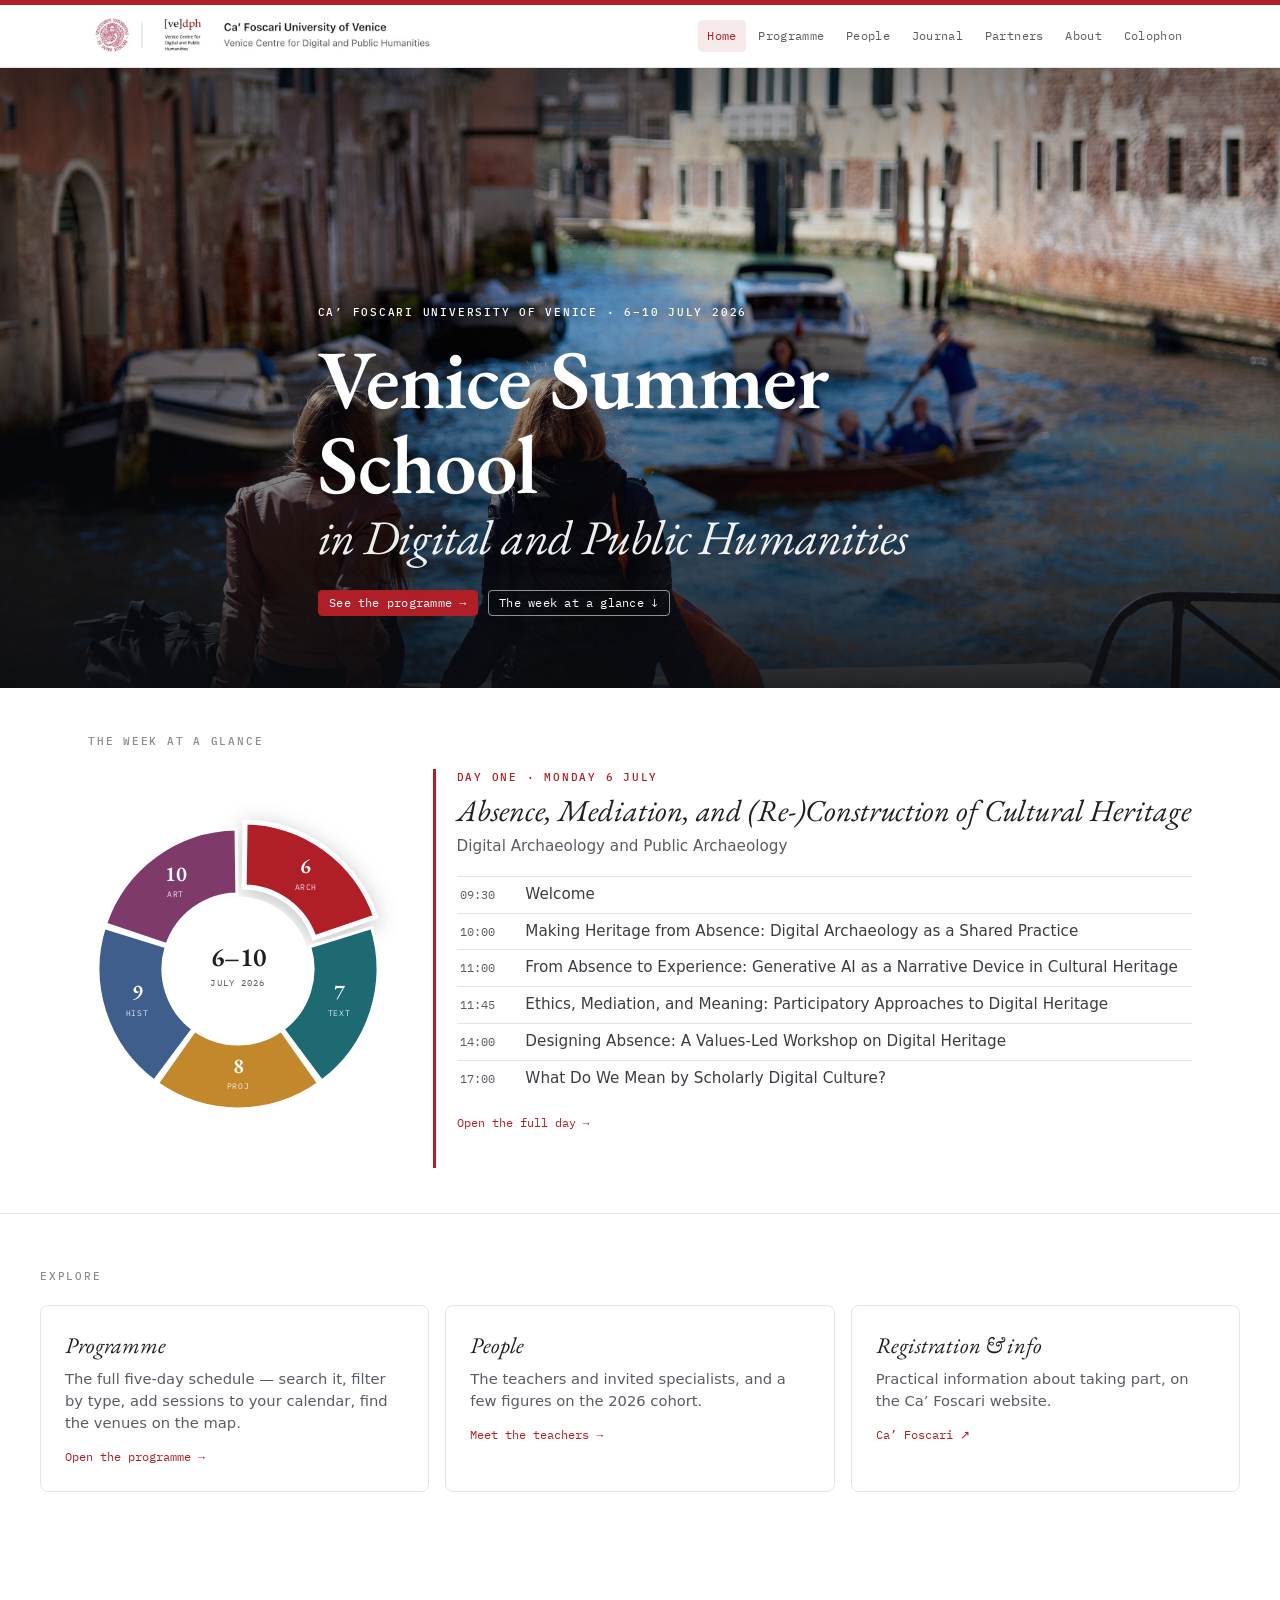
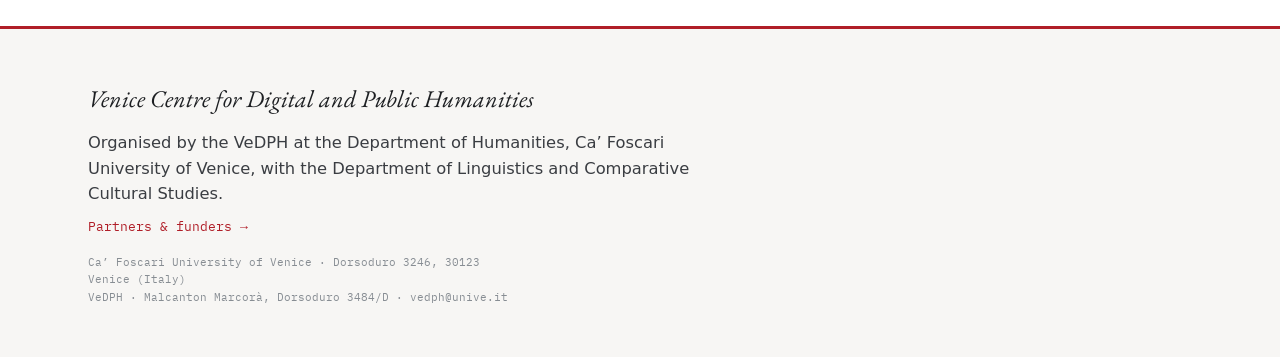
==== commit f309b8d9: "Add files via upload" ====
--- a/index.html
+++ b/index.html
@@ -25,13 +25,14 @@
 <a class="skip" href="#main">Skip to content</a>
 <div class="topbar"></div>
 <header class="sitehead"><div class="wrap">
-  <a class="brandlock" href="index.html"><img src="assets/logos/site-lockup.png" alt="Ca' Foscari University of Venice — Venice Centre for Digital and Public Humanities"></a>
+  <a class="brandlock" href="index.html"><img src="assets/logos/site-lockup.png" alt="Venice Centre for Digital and Public Humanities"></a>
   <nav class="sitenav" aria-label="Site">
     <a class="on" aria-current="page" href="index.html">Home</a>
     <a href="programme.html">Programme</a>
     <a href="people.html">People</a>
     <a href="journal.html">Journal</a>
     <a href="partners.html">Partners</a>
+    <a href="about.html">About</a>
     <a href="colophon.html">Colophon</a>
   </nav>
 </div></header>
--- a/assets/style.css
+++ b/assets/style.css
@@ -200,6 +200,10 @@
 .body .ttl{font-family:var(--sans);font-size:1.12rem;font-weight:600;line-height:1.28;margin:.05rem 0 0;color:var(--ink)}
 .lemma.is-key .body .ttl{color:var(--cf-red-deep)}
 .body .note{font-family:var(--serif);font-style:italic;color:var(--muted);font-size:1rem;margin:.35rem 0 0;max-width:50ch}
+
+.pub{font-family:var(--mono);font-size:.78rem;margin:.4rem 0 0;display:flex;flex-wrap:wrap;align-items:center;gap:.45rem}
+.pub-b{display:inline-block;background:var(--cf-red);color:#fff;font-size:.66rem;letter-spacing:.03em;padding:.13rem .42rem;border-radius:.22rem;white-space:nowrap}
+.pub a{text-decoration:underline;text-underline-offset:.16em}
 
 .app{margin-top:.55rem;display:flex;flex-direction:column;gap:.35rem}
 .auth{font-family:var(--sans);font-size:.98rem;line-height:1.35}
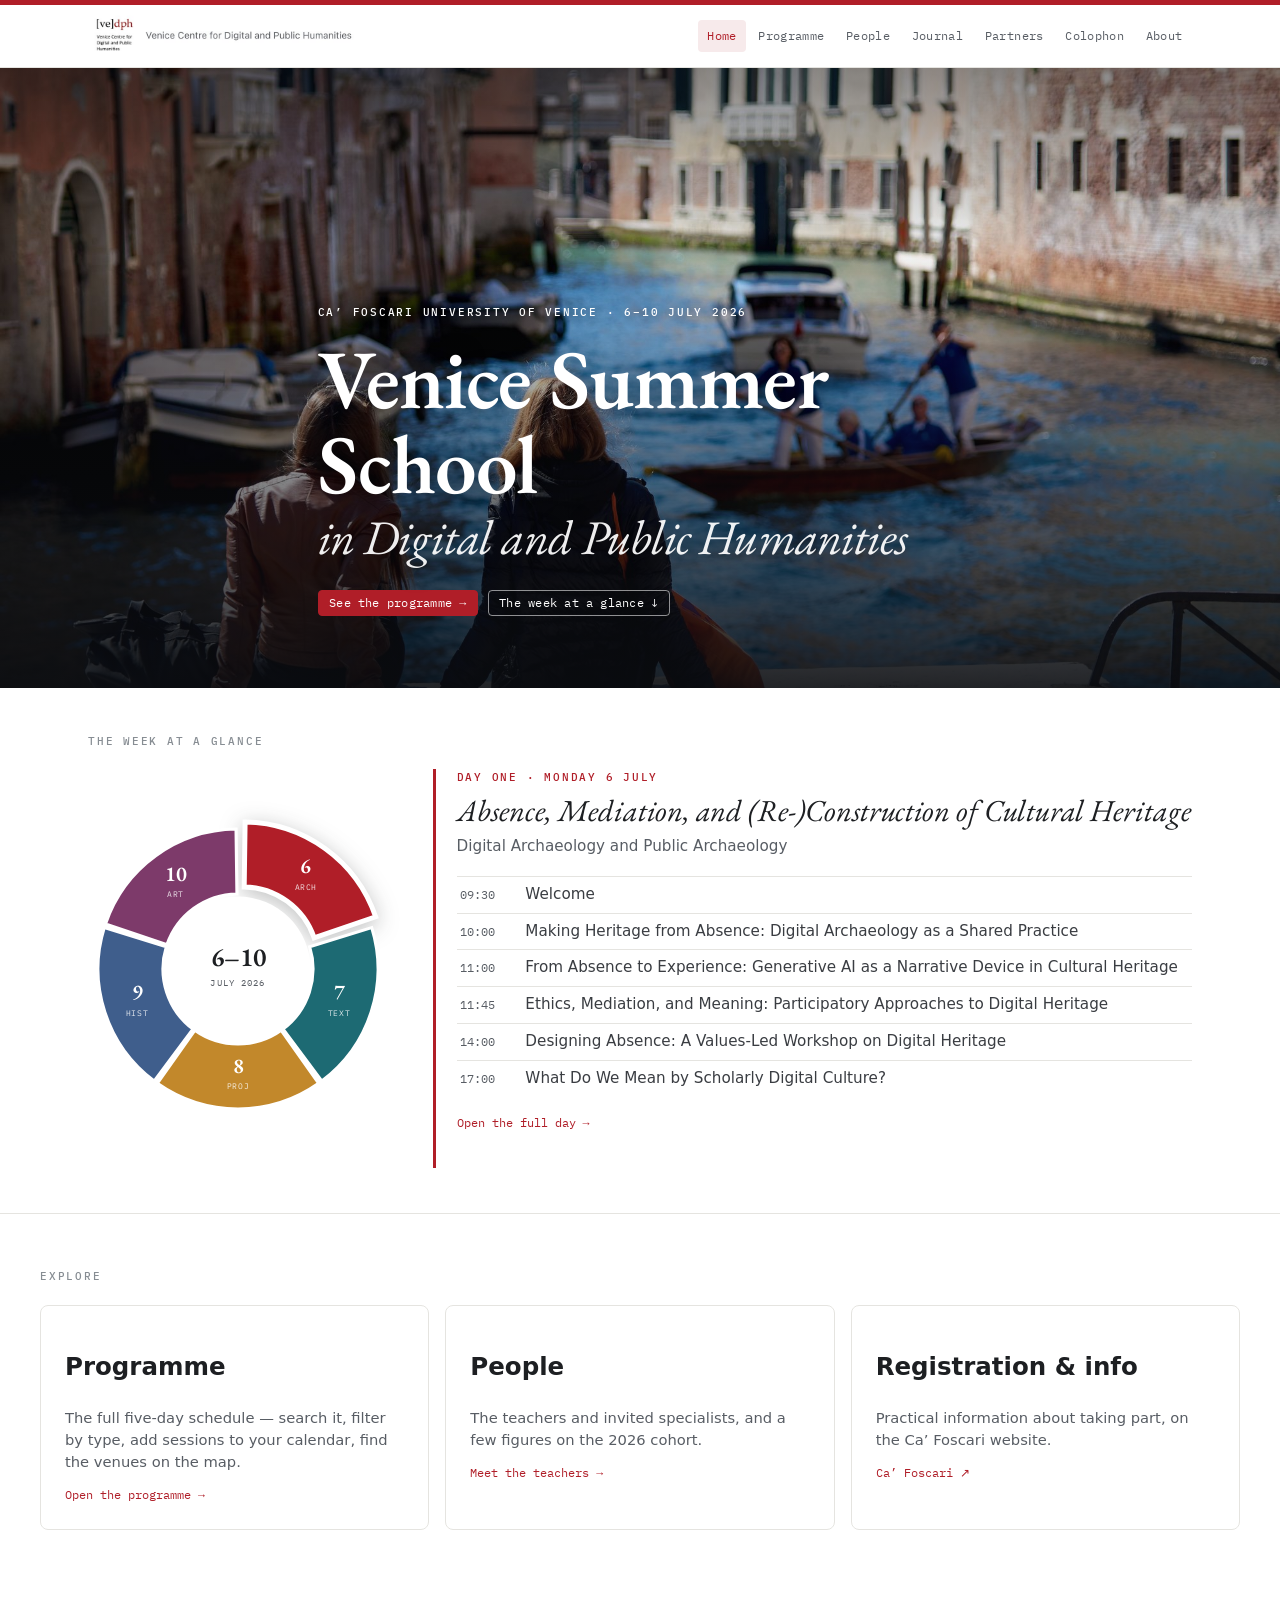
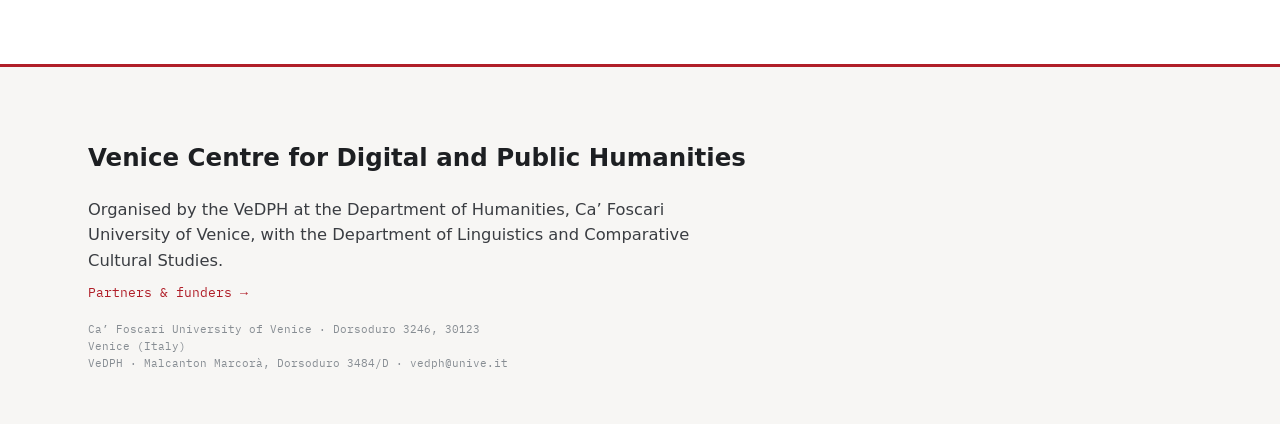
==== commit c384b702: "Add files via upload" ====
--- a/index.html
+++ b/index.html
@@ -32,8 +32,8 @@
     <a href="people.html">People</a>
     <a href="journal.html">Journal</a>
     <a href="partners.html">Partners</a>
+    <a href="colophon.html">Colophon</a>
     <a href="about.html">About</a>
-    <a href="colophon.html">Colophon</a>
   </nav>
 </div></header>
 
@@ -69,17 +69,17 @@
     <p class="kicker">Explore</p>
     <div class="navcards-grid">
       <a class="navcard" href="programme.html">
-        <h3>Programme</h3>
+        <h2>Programme</h2>
         <p>The full five-day schedule — search it, filter by type, add sessions to your calendar, find the venues on the map.</p>
         <span class="go">Open the programme →</span>
       </a>
       <a class="navcard" href="people.html">
-        <h3>People</h3>
+        <h2>People</h2>
         <p>The teachers and invited specialists, and a few figures on the 2026 cohort.</p>
         <span class="go">Meet the teachers →</span>
       </a>
       <a class="navcard" href="https://www.unive.it/data/33113/2/113737" target="_blank" rel="noopener">
-        <h3>Registration &amp; info</h3>
+        <h2>Registration &amp; info</h2>
         <p>Practical information about taking part, on the Ca’ Foscari website.</p>
         <span class="go">Ca’ Foscari ↗</span>
       </a>
@@ -90,7 +90,7 @@
 
 <footer class="foot">
   <div class="wrap">
-    <h3>Venice Centre for Digital and Public Humanities</h3>
+    <h2>Venice Centre for Digital and Public Humanities</h2>
     <p>Organised by the VeDPH at the Department of Humanities, Ca’ Foscari University of Venice,
        with the Department of Linguistics and Comparative Cultural Studies.</p>
     <p class="foot-link"><a href="partners.html">Partners &amp; funders →</a></p>
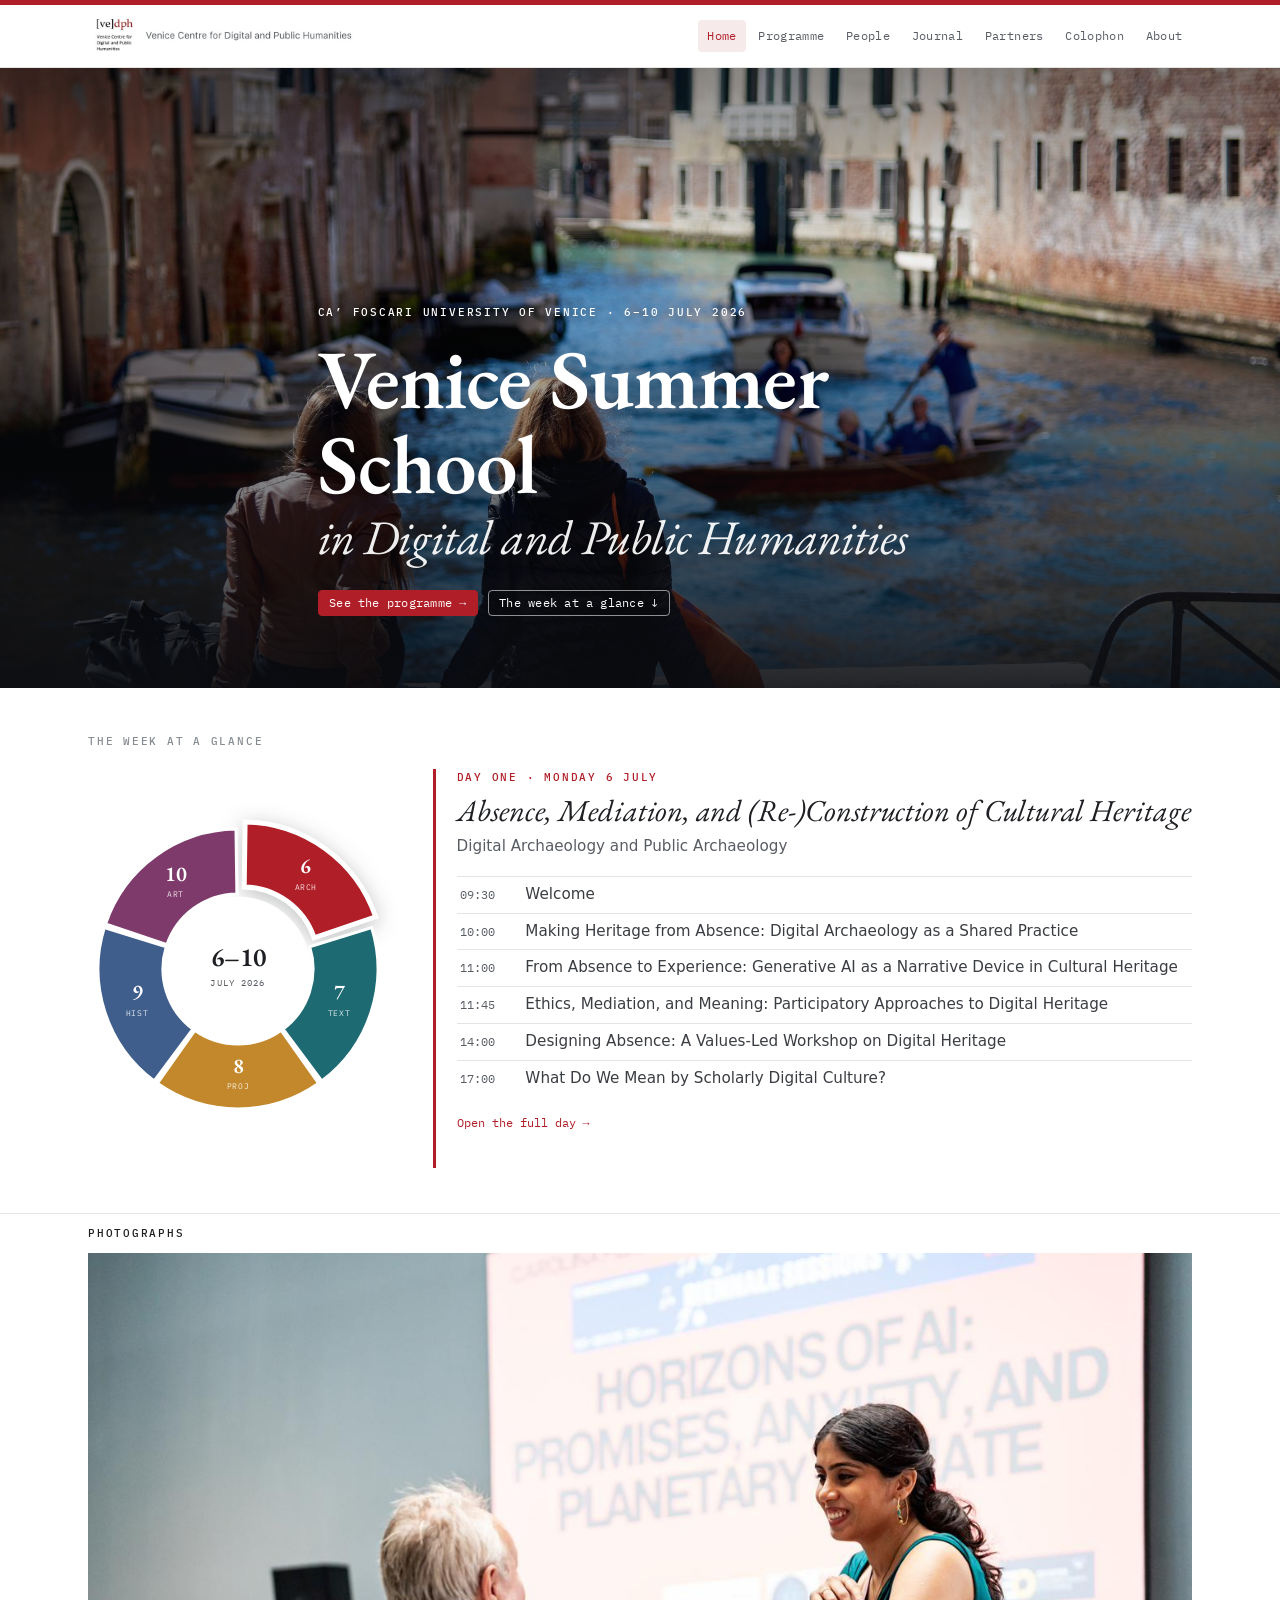
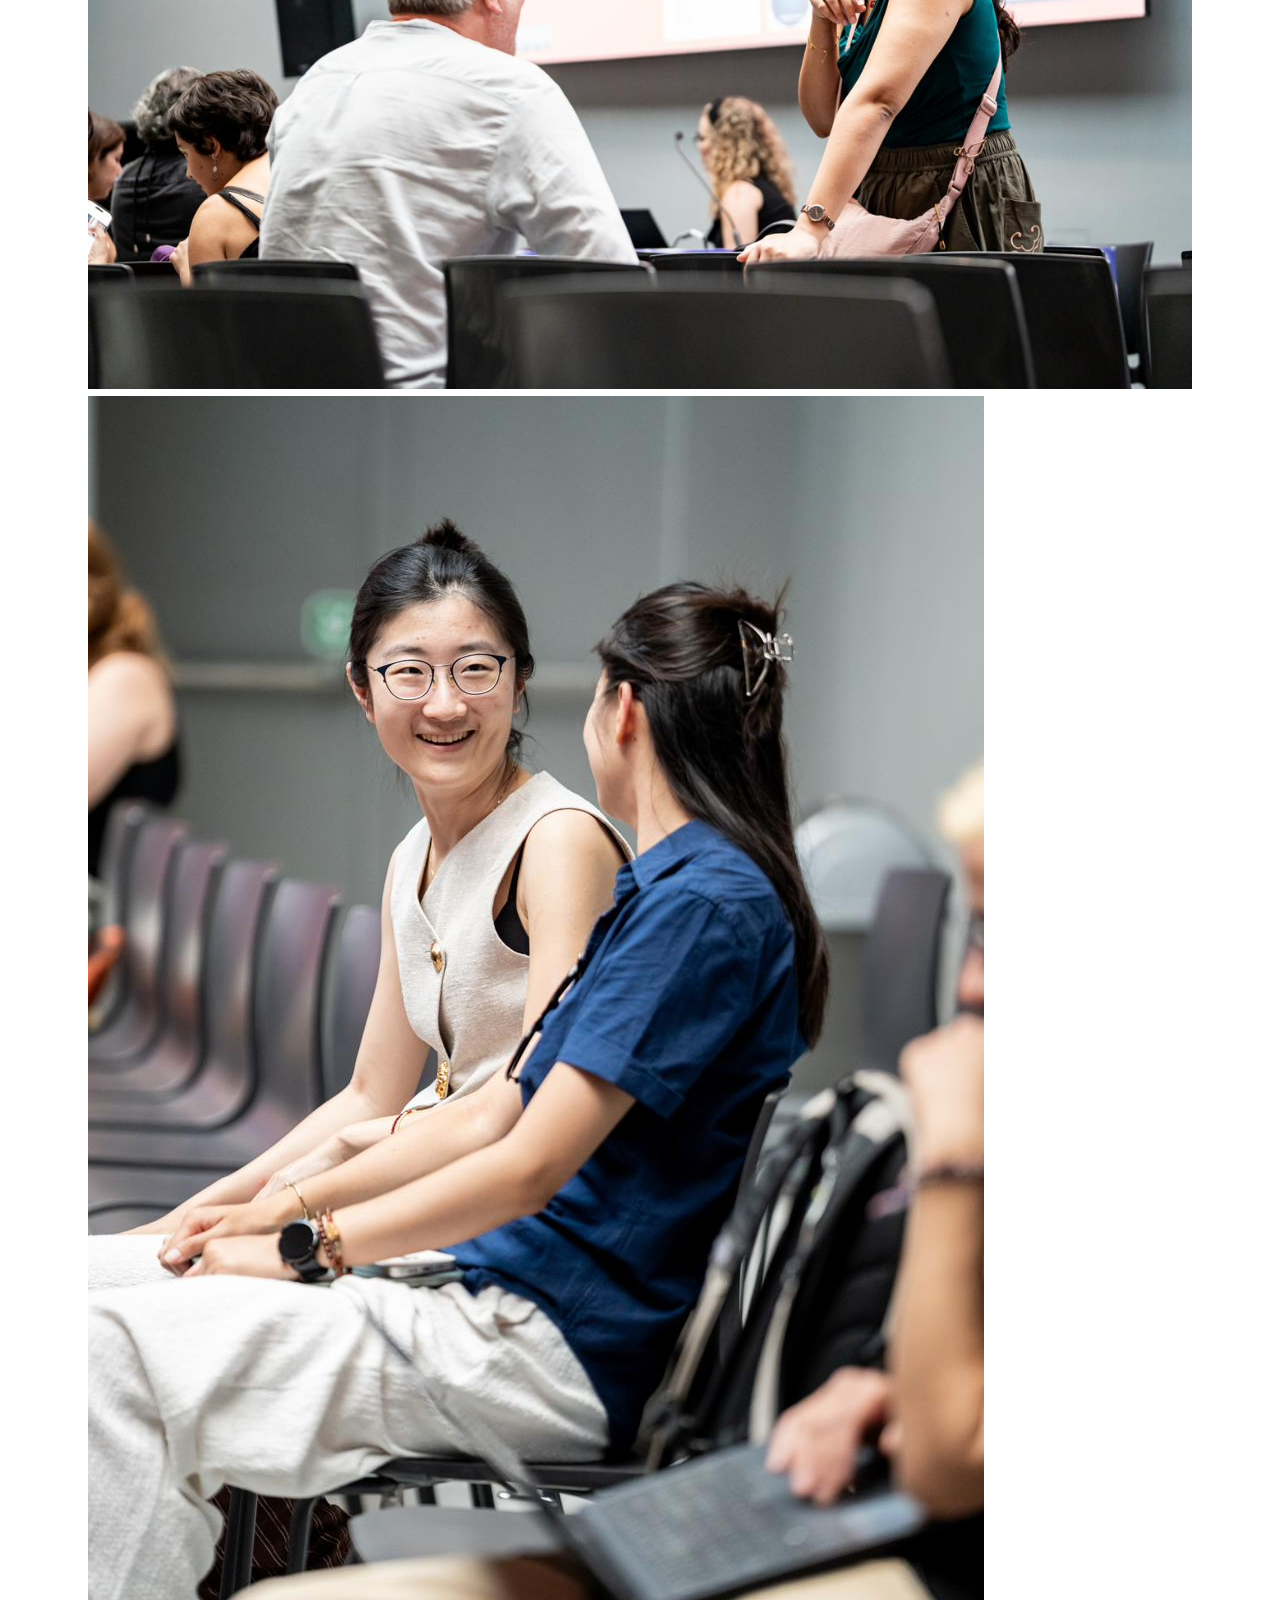
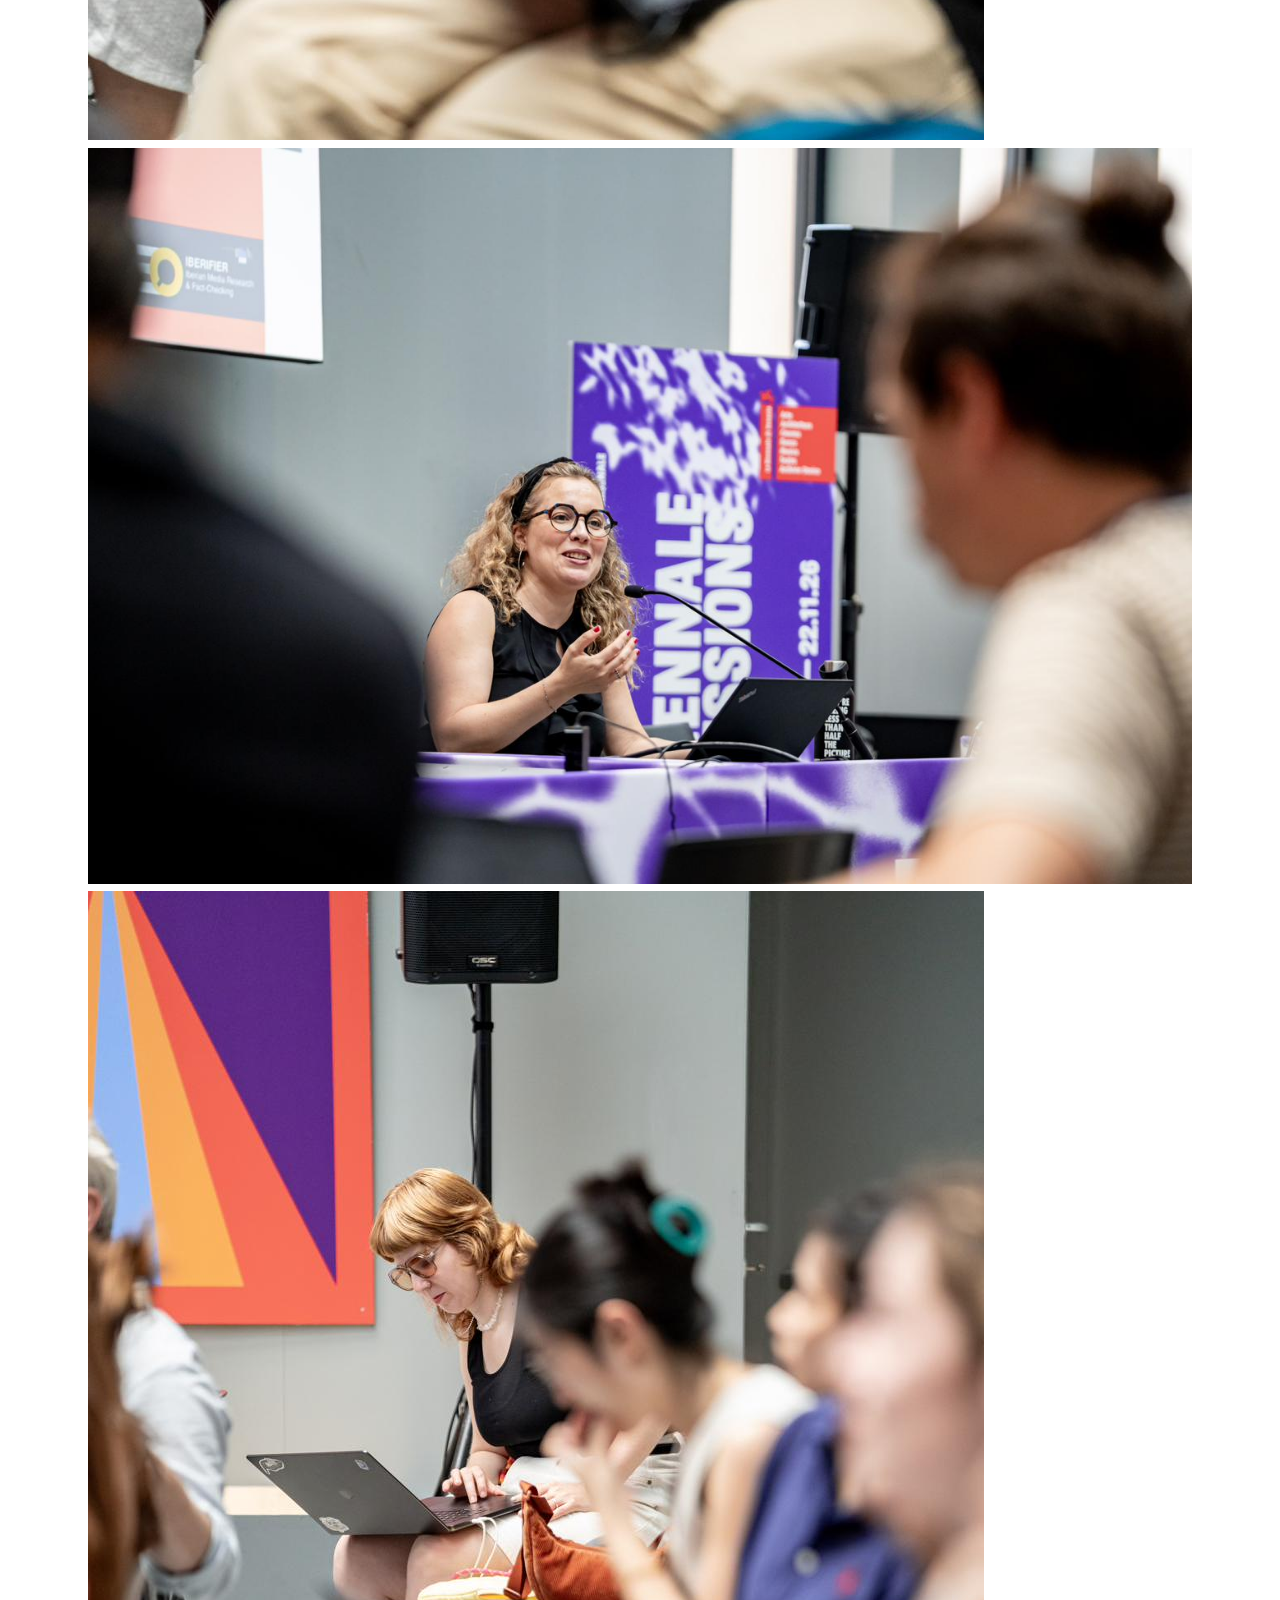
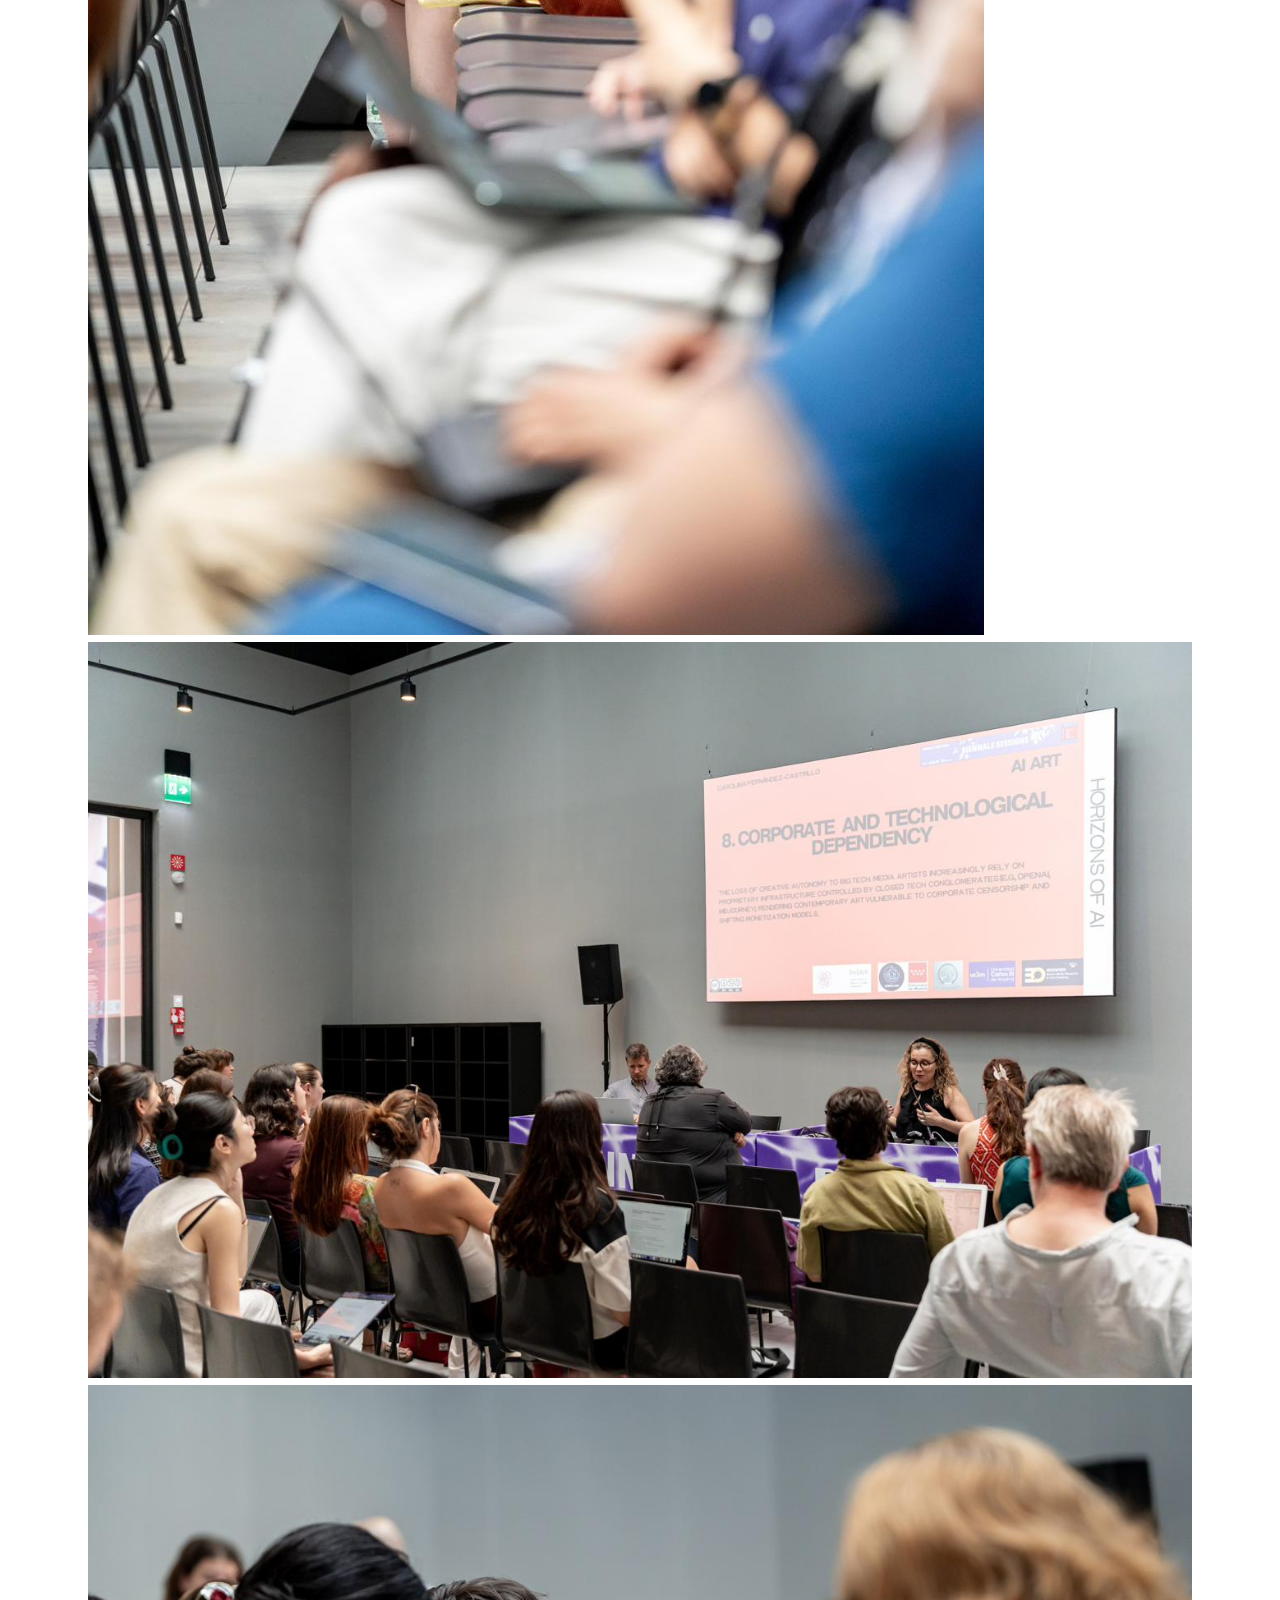
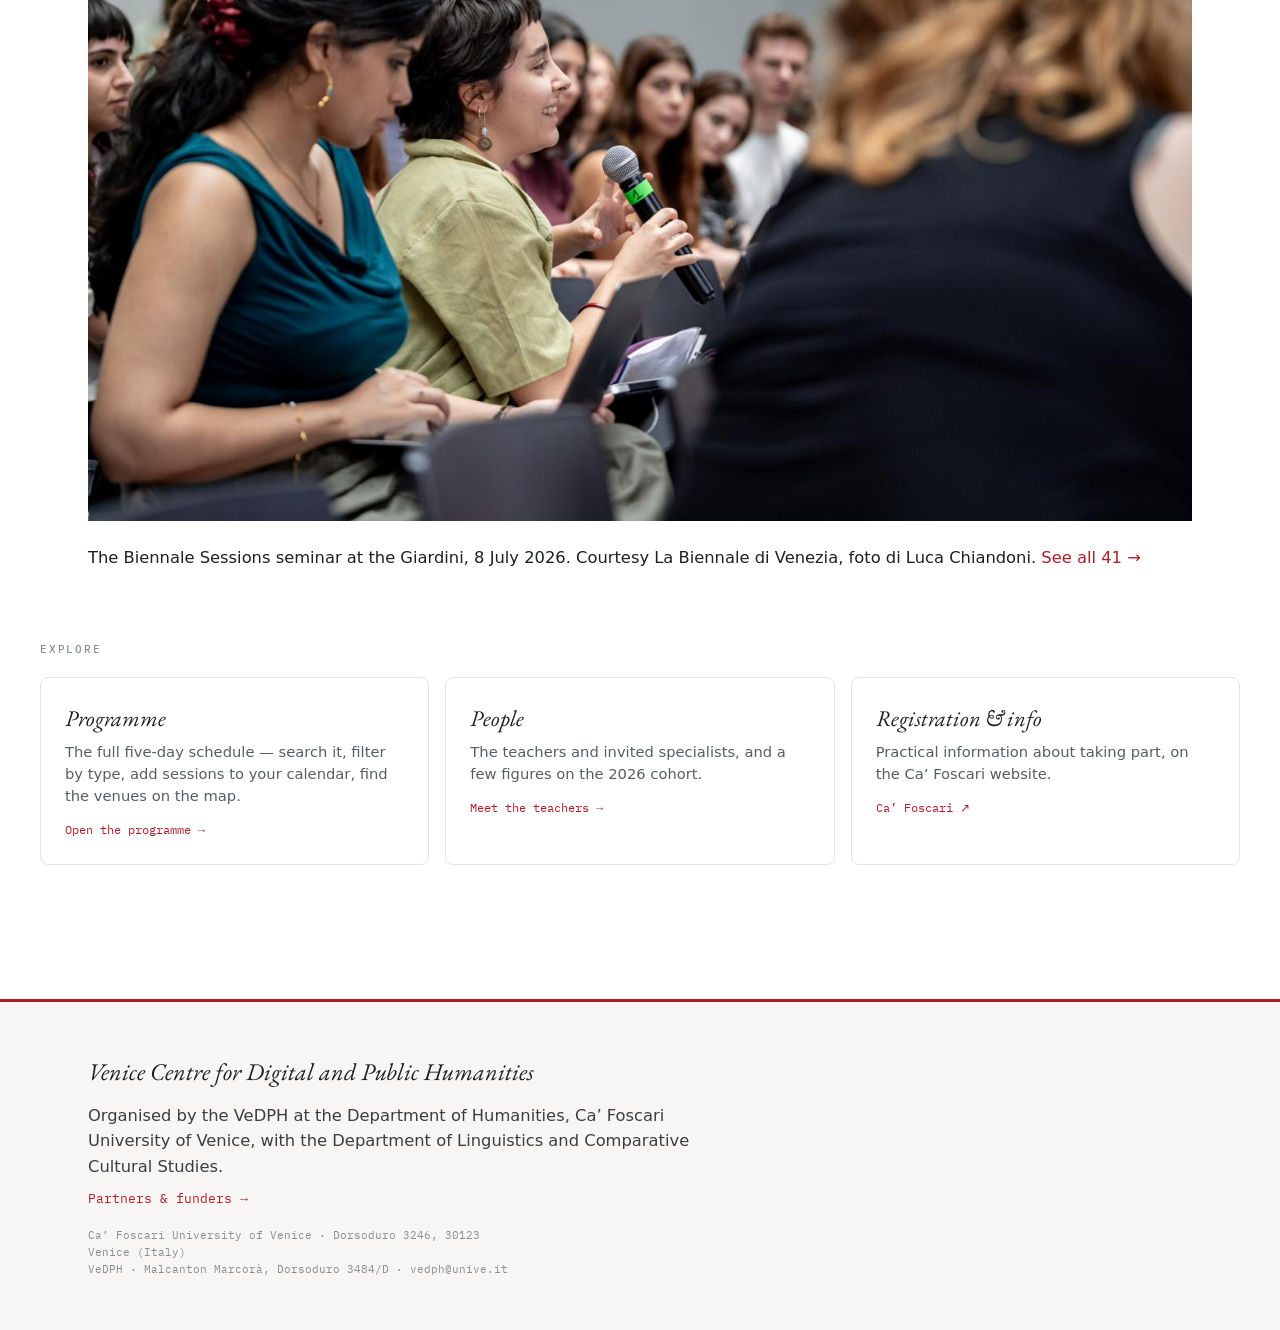
==== commit 2a7d1d9f: "Add files via upload" ====
--- a/index.html
+++ b/index.html
@@ -64,6 +64,23 @@
     </div>
   </section>
 
+  <!-- ============================ PHOTOGRAPHS ============================ -->
+  <section class="photostrip wrap">
+    <p class="kicker">Photographs</p>
+    <a class="photostrip-grid" href="gallery.html"
+       aria-label="Photographs of the Biennale Sessions seminar, 8 July 2026">
+      <!-- To change which photographs appear here, edit the numbers in the file names below. -->
+      <img loading="lazy" src="photos/biennale/biennale-2.jpg" alt="">
+      <img loading="lazy" src="photos/biennale/biennale-9.jpg" alt="">
+      <img loading="lazy" src="photos/biennale/biennale-16.jpg" alt="">
+      <img loading="lazy" src="photos/biennale/biennale-24.jpg" alt="">
+      <img loading="lazy" src="photos/biennale/biennale-31.jpg" alt="">
+      <img loading="lazy" src="photos/biennale/biennale-39.jpg" alt="">
+    </a>
+    <p class="photostrip-cap">The Biennale Sessions seminar at the Giardini, 8 July 2026.
+      Courtesy La Biennale di Venezia, foto di Luca Chiandoni. <a href="gallery.html">See all 41 →</a></p>
+  </section>
+
   <!-- ============================ NAVIGATE ============================ -->
   <section class="navcards wrap">
     <p class="kicker">Explore</p>
--- a/assets/style.css
+++ b/assets/style.css
@@ -201,8 +201,7 @@
 .lemma.is-key .body .ttl{color:var(--cf-red-deep)}
 .body .note{font-family:var(--serif);font-style:italic;color:var(--muted);font-size:1rem;margin:.35rem 0 0;max-width:50ch}
 
-.pub{font-family:var(--mono);font-size:.78rem;margin:.4rem 0 0;display:flex;flex-wrap:wrap;align-items:center;gap:.45rem}
-.pub-b{display:inline-block;background:var(--cf-red);color:#fff;font-size:.66rem;letter-spacing:.03em;padding:.13rem .42rem;border-radius:.22rem;white-space:nowrap}
+.pub{font-family:var(--mono);font-size:.78rem;margin:.4rem 0 0;display:flex;flex-wrap:wrap;align-items:center;gap:.45rem}.pub-b{display:inline-block;background:var(--cf-red);color:#fff;font-size:.66rem;letter-spacing:.03em;padding:.13rem .42rem;border-radius:.22rem;white-space:nowrap}
 .pub a{text-decoration:underline;text-underline-offset:.16em}
 
 .app{margin-top:.55rem;display:flex;flex-direction:column;gap:.35rem}
@@ -327,7 +326,7 @@
    ========================================================================== */
 .foot{background:var(--paper-2);border-top:3px solid var(--cf-red);margin-top:clamp(3rem,7vw,5rem)}
 .foot .wrap{padding-top:clamp(2.2rem,5vw,3.2rem);padding-bottom:clamp(2rem,4vw,2.8rem)}
-.foot h3{font-family:var(--serif);font-weight:400;font-style:italic;color:var(--ink);font-size:1.5rem;margin:0 0 .8rem}
+.foot h2{font-family:var(--serif);font-weight:400;font-style:italic;color:var(--ink);font-size:1.5rem;margin:0 0 .8rem}
 .foot p{max-width:60ch;line-height:1.55;margin:.4rem 0;color:var(--ink-soft)}
 .foot .cols{display:flex;flex-wrap:wrap;gap:1.6rem 3.2rem;margin-top:1.4rem}
 .foot .col .kicker{color:var(--muted-2);margin-bottom:.5rem;display:block}
@@ -468,7 +467,7 @@
   transition:border-color .14s,transform .14s,box-shadow .14s;background:var(--paper)}
 .navcard:hover{border-color:var(--cf-red);text-decoration:none;transform:translateY(-2px);
   box-shadow:0 12px 32px -20px rgba(29,31,34,.55)}
-.navcard h3{font-family:var(--serif);font-style:italic;font-weight:400;font-size:1.4rem;margin:0 0 .35rem;color:var(--ink)}
+.navcard h2{font-family:var(--serif);font-style:italic;font-weight:400;font-size:1.4rem;margin:0 0 .35rem;color:var(--ink)}
 .navcard p{font-size:.92rem;color:var(--muted);margin:0;line-height:1.5}
 .navcard .go{font-family:var(--mono);font-size:.72rem;color:var(--cf-red);display:inline-block;margin-top:.85rem}
 
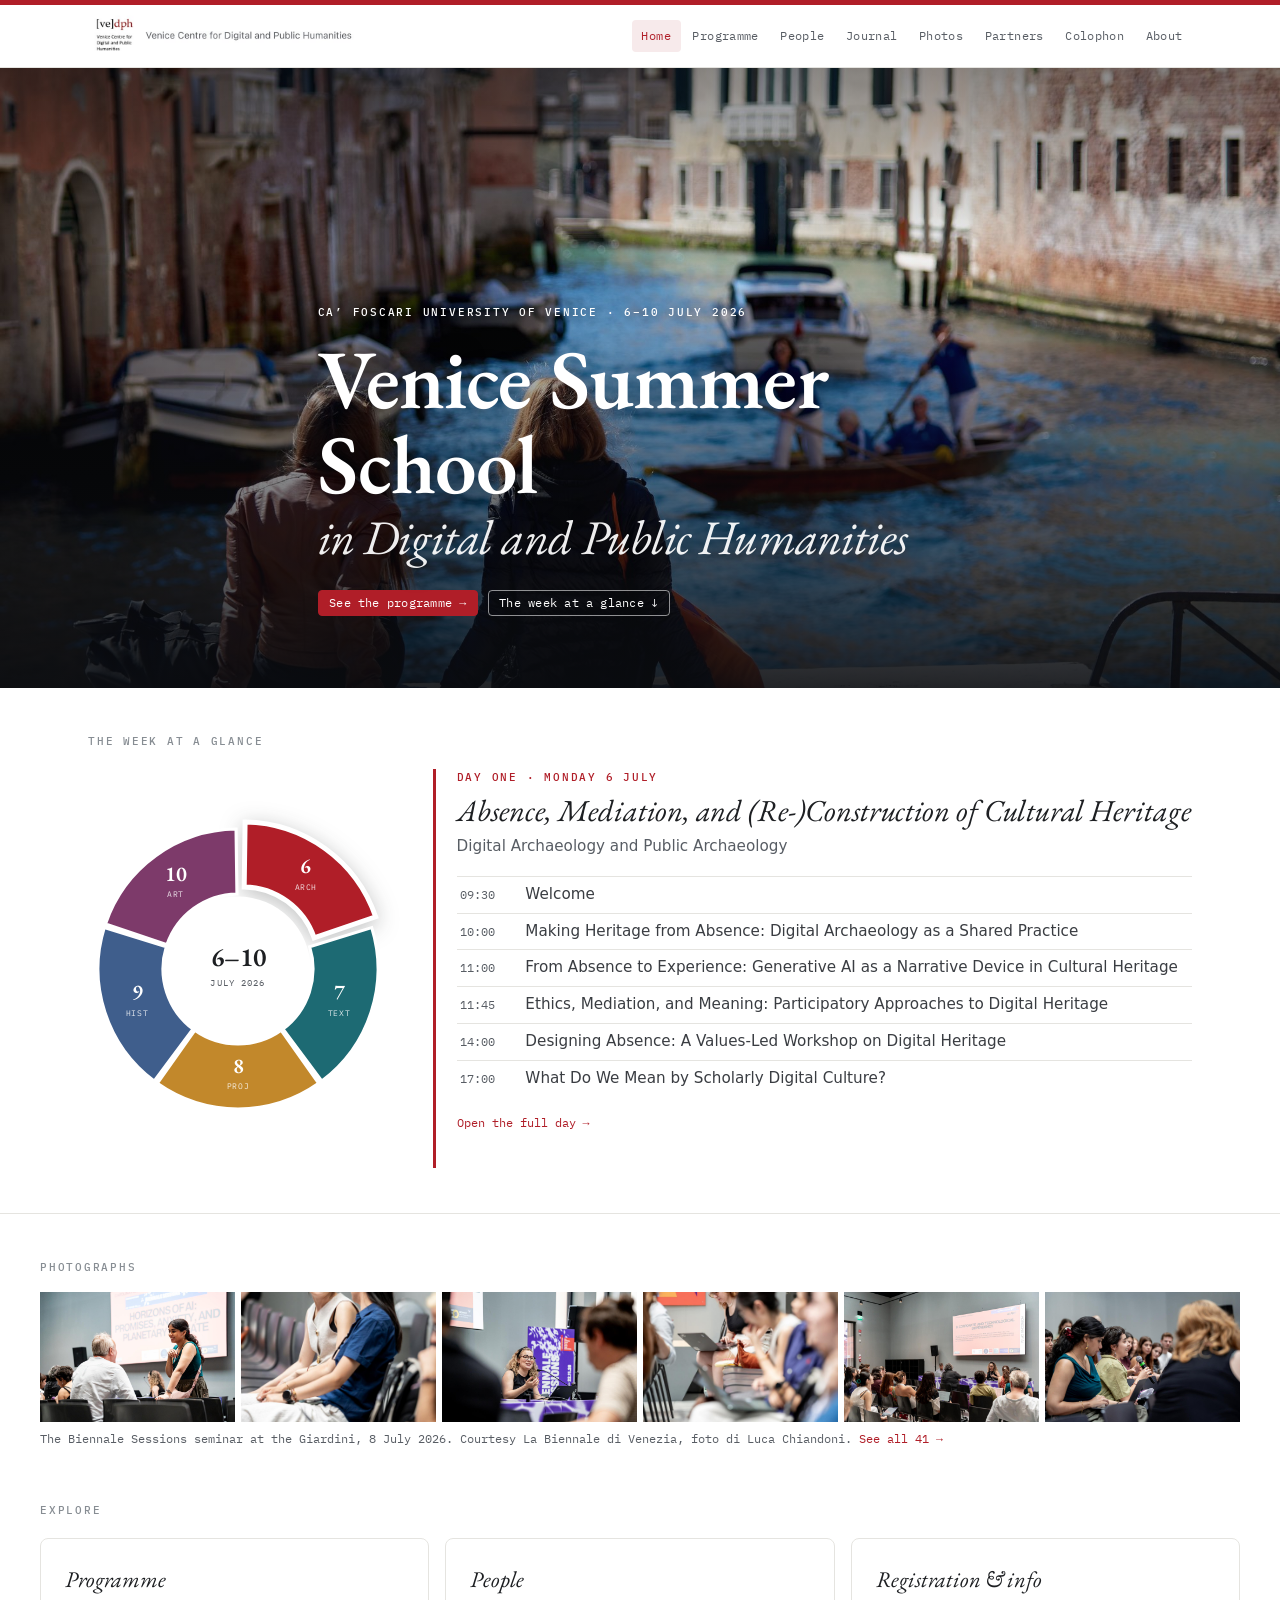
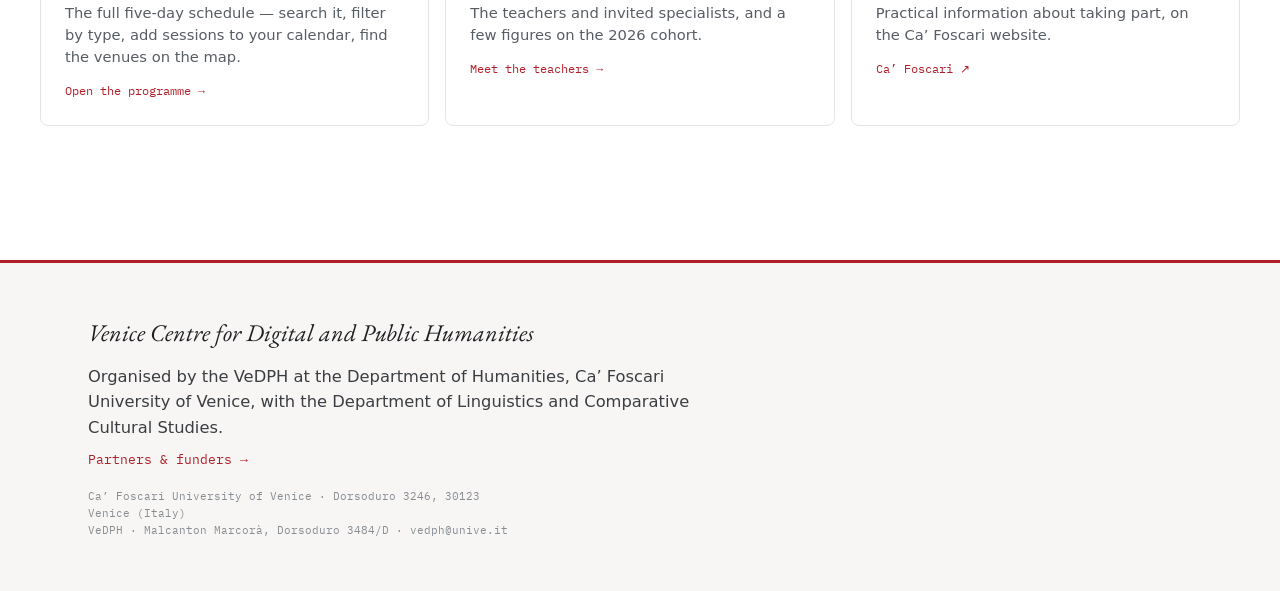
==== commit 977b9e05: "Add files via upload" ====
--- a/index.html
+++ b/index.html
@@ -31,6 +31,7 @@
     <a href="programme.html">Programme</a>
     <a href="people.html">People</a>
     <a href="journal.html">Journal</a>
+    <a href="gallery.html">Photos</a>
     <a href="partners.html">Partners</a>
     <a href="colophon.html">Colophon</a>
     <a href="about.html">About</a>
--- a/assets/style.css
+++ b/assets/style.css
@@ -631,3 +631,15 @@
         padding-right:max(1.4rem,env(safe-area-inset-right))}
   .lemma{margin-inline:-.5rem}
 }
+
+/* home: strip of photographs linking to the gallery */
+.photostrip{padding:clamp(1.8rem,4vw,2.8rem) 0 0}
+.photostrip .kicker{color:var(--muted-2);margin:0 0 1rem}
+.photostrip-grid{display:grid;grid-template-columns:repeat(auto-fit,minmax(8.5rem,1fr));gap:.4rem;text-decoration:none}
+.photostrip-grid img{width:100%;aspect-ratio:3/2;object-fit:cover;display:block;background:var(--rule);transition:opacity .3s ease}
+.photostrip-grid:hover img{opacity:.88}
+.photostrip-grid:focus-visible{outline:3px solid var(--cf-red);outline-offset:3px}
+.photostrip-cap{font-family:var(--mono);font-size:.72rem;line-height:1.5;color:var(--muted);margin:.55rem 0 0}
+.photostrip-cap a{color:var(--cf-red);text-decoration:none;white-space:nowrap}
+.photostrip-cap a:hover{text-decoration:underline}
+@media (prefers-reduced-motion: reduce){ .photostrip-grid img{transition:none} }
